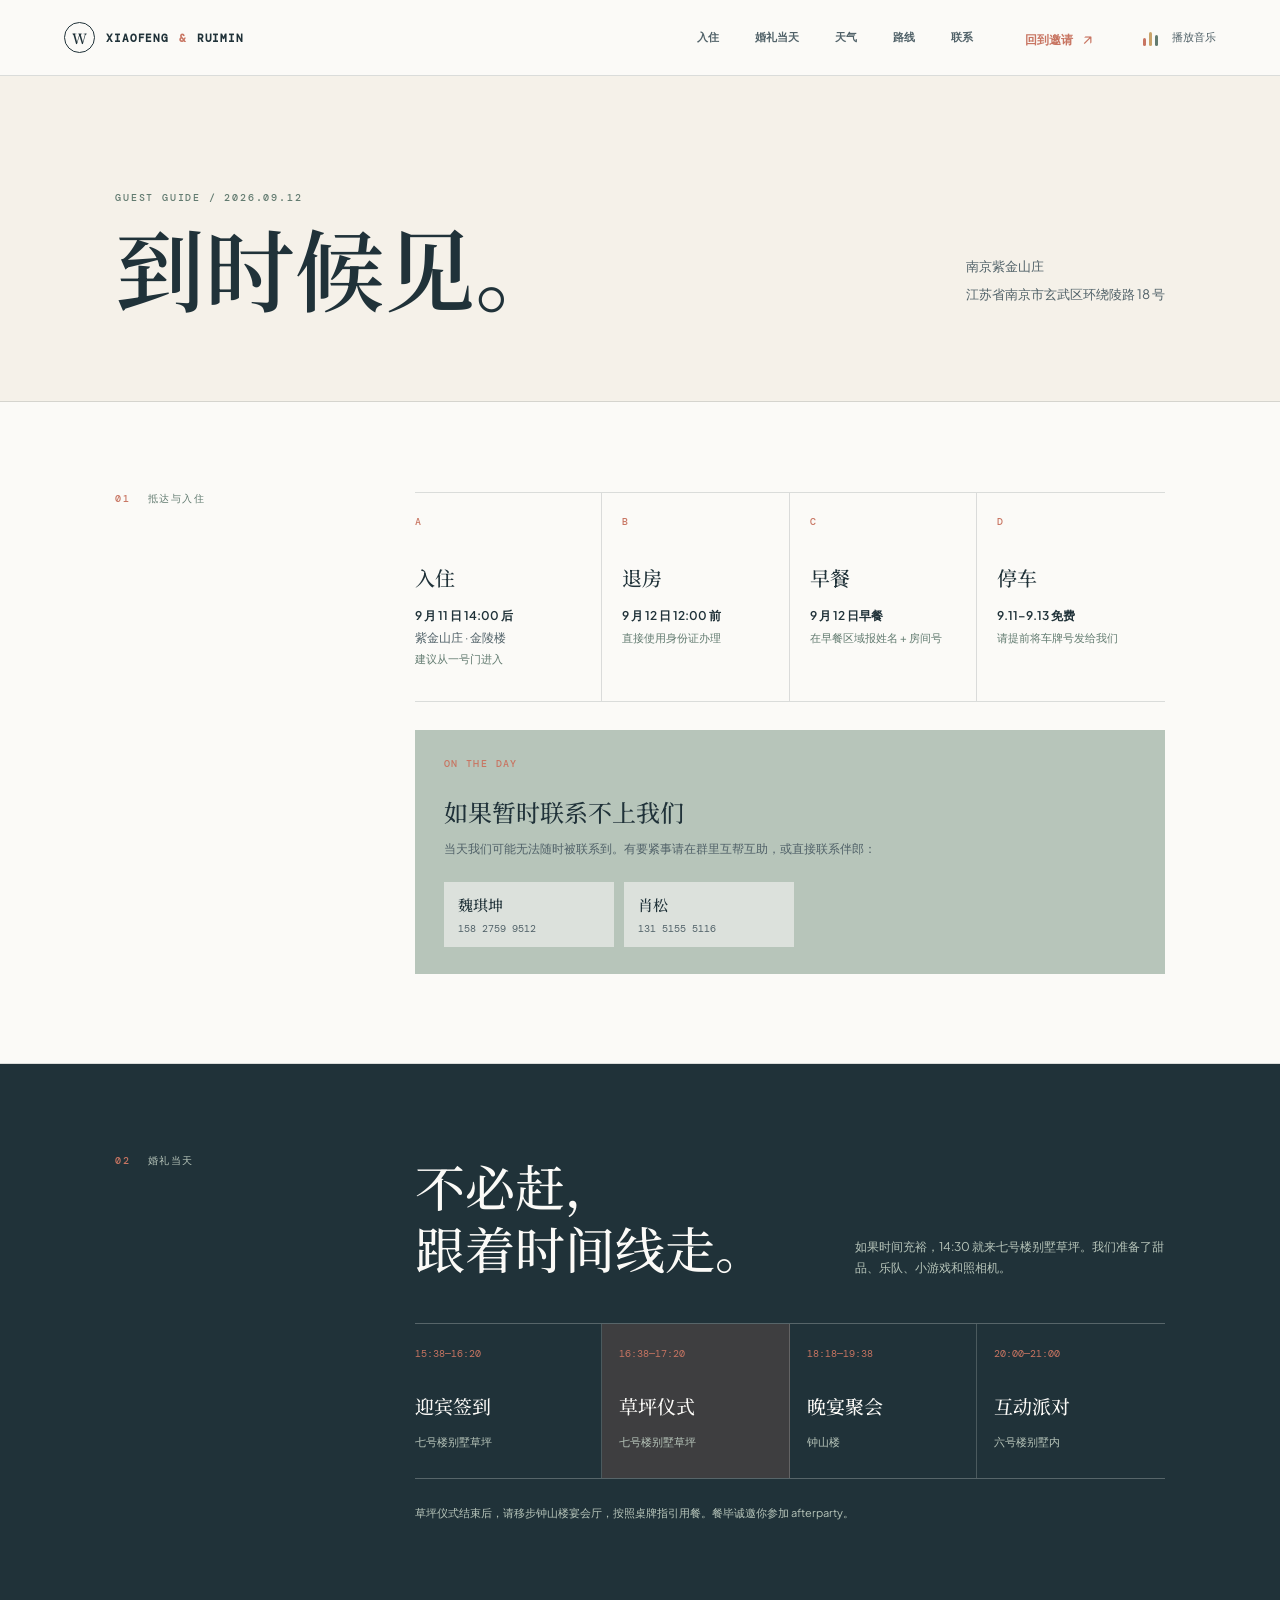
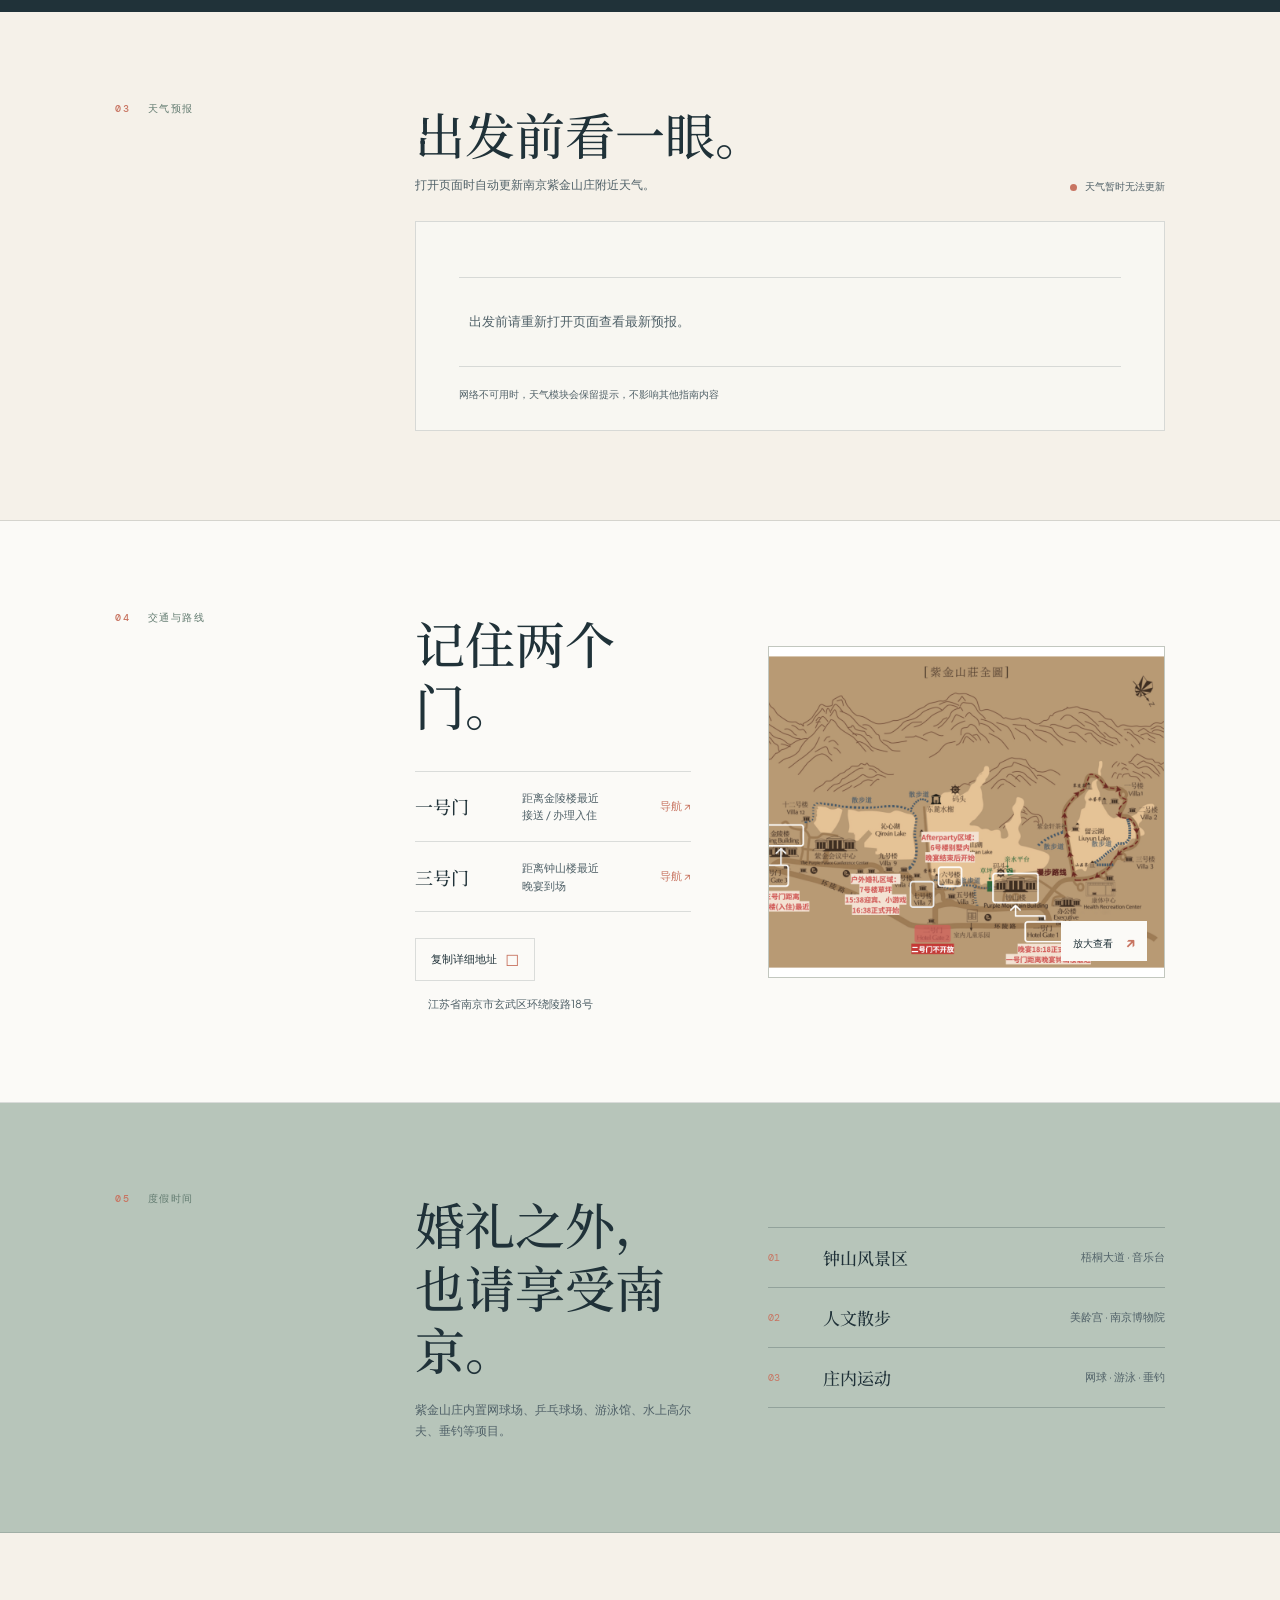
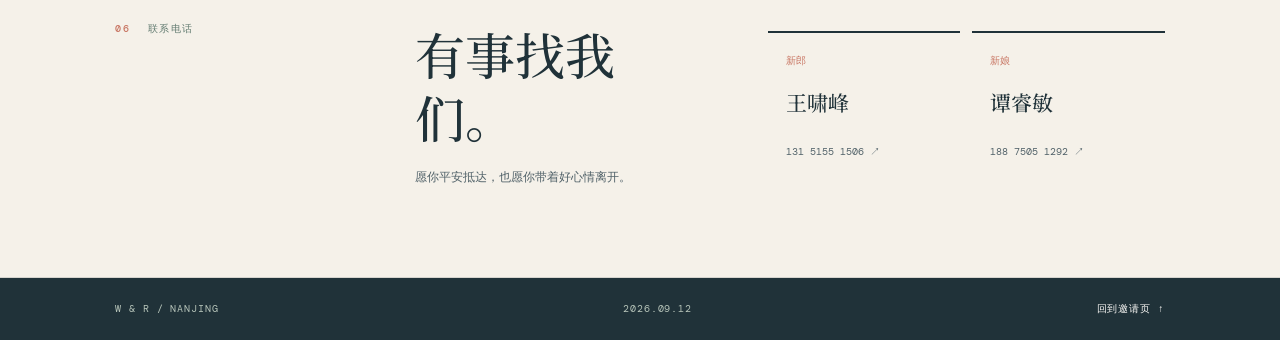
==== guide.html @ 23f3f2c4 "Add files via upload" ====
<!doctype html>
<html lang="zh-CN">
  <head>
    <meta charset="utf-8" />
    <meta name="viewport" content="width=device-width, initial-scale=1" />
    <meta name="theme-color" content="#f5f1e9" />
    <title>宾客指南 · 啸峰 & 睿敏</title>
    <link rel="preconnect" href="https://fonts.googleapis.com" />
    <link rel="preconnect" href="https://fonts.gstatic.com" crossorigin />
    <link href="https://fonts.googleapis.com/css2?family=DM+Mono:wght@400;500&family=Noto+Serif+SC:wght@400;500;600;700;900&family=Plus+Jakarta+Sans:wght@400;500;600;700;800&display=swap" rel="stylesheet" />
    <link rel="stylesheet" href="styles.css" />
  </head>
  <body class="guide-body">
    <div class="guide-page">
      <header class="guide-topbar">
        <a class="wordmark" href="index.html" aria-label="返回首页"><span class="wordmark-mark">W</span><span class="wordmark-copy">XIAOFENG <i>&</i> RUIMIN</span></a>
        <nav class="guide-nav" aria-label="指南导航"><a href="#stay">入住</a><a href="#day">婚礼当天</a><a href="#weather">天气</a><a href="#route">路线</a><a href="#contact">联系</a></nav>
        <div class="guide-tools"><a class="back-home" href="index.html">回到邀请 <span>↗</span></a><button class="icon-button music-button" id="musicToggle" type="button" aria-label="播放背景音乐" aria-pressed="false"><span class="music-bars" aria-hidden="true"><span></span><span></span><span></span></span><span class="music-label">播放音乐</span></button></div>
      </header>
      <main>
        <section class="guide-header"><div><p class="eyebrow">GUEST GUIDE / 2026.09.12</p><h1>到时候见。</h1></div><div class="guide-header-meta"><p>南京紫金山庄</p><p>江苏省南京市玄武区环绕陵路 18 号</p></div></section>
        <section class="guide-overview" id="stay"><div class="overview-label"><span>01</span><strong>抵达与入住</strong></div><div class="overview-content"><div class="dense-grid"><article><span class="dense-index">A</span><h2>入住</h2><p><b>9 月 11 日 14:00 后</b><br />紫金山庄 · 金陵楼<br /><em>建议从一号门进入</em></p></article><article><span class="dense-index">B</span><h2>退房</h2><p><b>9 月 12 日 12:00 前</b><br /><em>直接使用身份证办理</em></p></article><article><span class="dense-index">C</span><h2>早餐</h2><p><b>9 月 12 日早餐</b><br /><em>在早餐区域报姓名 + 房间号</em></p></article><article><span class="dense-index">D</span><h2>停车</h2><p><b>9.11–9.13 免费</b><br /><em>请提前将车牌号发给我们</em></p></article></div><div class="urgent-note"><span class="dense-index">ON THE DAY</span><h3>如果暂时联系不上我们</h3><p>当天我们可能无法随时被联系到。有要紧事请在群里互帮互助，或直接联系伴郎：</p><div class="urgent-contacts"><a href="tel:15827599512"><b>魏琪坤</b><span>158 2759 9512</span></a><a href="tel:13151555116"><b>肖松</b><span>131 5155 5116</span></a></div></div></div></section>
        <section class="guide-overview day-overview" id="day"><div class="overview-label"><span>02</span><strong>婚礼当天</strong></div><div class="overview-content"><div class="day-intro"><h2>不必赶，<br />跟着时间线走。</h2><p>如果时间充裕，14:30 就来七号楼别墅草坪。我们准备了甜品、乐队、小游戏和照相机。</p></div><div class="dense-schedule"><div><time>15:38—16:20</time><strong>迎宾签到</strong><span>七号楼别墅草坪</span></div><div class="schedule-primary"><time>16:38—17:20</time><strong>草坪仪式</strong><span>七号楼别墅草坪</span></div><div><time>18:18—19:38</time><strong>晚宴聚会</strong><span>钟山楼</span></div><div><time>20:00—21:00</time><strong>互动派对</strong><span>六号楼别墅内</span></div></div><p class="after-dinner">草坪仪式结束后，请移步钟山楼宴会厅，按照桌牌指引用餐。餐毕诚邀你参加 afterparty。</p></div></section>
        <section class="guide-overview weather-overview" id="weather"><div class="overview-label"><span>03</span><strong>天气预报</strong></div><div class="overview-content"><div class="weather-head"><div><h2>出发前看一眼。</h2><p>打开页面时自动更新南京紫金山庄附近天气。</p></div><div class="weather-status" id="weatherStatus"><span class="status-dot"></span> 正在更新天气</div></div><div class="weather-card dense-weather-card"><div class="weather-days" id="weatherDays"><div class="weather-loading"></div><div class="weather-loading"></div><div class="weather-loading"></div></div><p class="weather-source" id="weatherSource">数据每次打开自动更新 · 南京紫金山庄附近</p></div></div></section>
        <section class="guide-overview route-overview" id="route"><div class="overview-label"><span>04</span><strong>交通与路线</strong></div><div class="overview-content route-layout"><div><h2>记住两个门。</h2><div class="route-list"><div><b>一号门</b><span>距离金陵楼最近<br />接送 / 办理入住</span><a href="https://uri.amap.com/marker?position=118.842,32.059" target="_blank" rel="noreferrer">导航 ↗</a></div><div><b>三号门</b><span>距离钟山楼最近<br />晚宴到场</span><a href="https://uri.amap.com/marker?position=118.842,32.059" target="_blank" rel="noreferrer">导航 ↗</a></div></div><button class="outline-button light-button" id="copyAddress" type="button">复制详细地址 <span>□</span></button><p class="route-address">江苏省南京市玄武区环绕陵路18号</p></div><button class="map-frame dense-map-frame" id="mapOpen" type="button" aria-label="放大查看迎宾地图"><img src="assets/welcome-map.png" alt="紫金山庄迎宾路线地图" /><span class="map-zoom">放大查看 <b>↗</b></span></button></div></section>
        <section class="guide-overview enjoy-overview"><div class="overview-label"><span>05</span><strong>度假时间</strong></div><div class="overview-content enjoy-layout"><div><h2>婚礼之外，<br />也请享受南京。</h2><p>紫金山庄内置网球场、乒乓球场、游泳馆、水上高尔夫、垂钓等项目。</p></div><div class="place-list"><div><span>01</span><b>钟山风景区</b><em>梧桐大道 · 音乐台</em></div><div><span>02</span><b>人文散步</b><em>美龄宫 · 南京博物院</em></div><div><span>03</span><b>庄内运动</b><em>网球 · 游泳 · 垂钓</em></div></div></div></section>
        <section class="guide-overview contact-overview" id="contact"><div class="overview-label"><span>06</span><strong>联系电话</strong></div><div class="overview-content contact-layout"><div><h2>有事找我们。</h2><p>愿你平安抵达，也愿你带着好心情离开。</p></div><div class="guide-phones"><a href="tel:13151551506"><span>新郎</span><b>王啸峰</b><em>131 5155 1506 ↗</em></a><a href="tel:18875051292"><span>新娘</span><b>谭睿敏</b><em>188 7505 1292 ↗</em></a></div></div></section>
      </main>
      <footer class="guide-footer"><span>W & R / NANJING</span><span>2026.09.12</span><a href="index.html">回到邀请页 ↑</a></footer>
    </div>
    <div class="map-modal" id="mapModal" role="dialog" aria-modal="true" aria-label="迎宾地图" hidden><button class="modal-close" id="mapClose" type="button" aria-label="关闭地图">×</button><img src="assets/welcome-map.png" alt="放大后的紫金山庄迎宾路线地图" /></div>
    <div class="toast" id="toast" role="status" aria-live="polite"></div>
    <audio id="bgm" src="assets/bgm.mp3" preload="metadata" autoplay loop></audio>
    <script src="script.js"></script>
  </body>
</html>
---- styles.css ----
:root {
  --ink: #203239;
  --ink-soft: #506168;
  --cream: #f5f1e9;
  --paper: #fbfaf7;
  --line: rgba(32, 50, 57, 0.15);
  --sage: #b7c5ba;
  --sage-deep: #627b70;
  --coral: #c87562;
  --gold: #c9a36a;
  --serif: "Noto Serif SC", "Songti SC", serif;
  --sans: "Plus Jakarta Sans", "PingFang SC", "Hiragino Sans GB", sans-serif;
  --mono: "DM Mono", ui-monospace, monospace;
}

* { box-sizing: border-box; }
html { scroll-behavior: smooth; }
body { margin: 0; color: var(--ink); background: var(--paper); font-family: var(--sans); -webkit-font-smoothing: antialiased; }
button, a { font: inherit; }
a { color: inherit; text-decoration: none; }
button { cursor: pointer; }
.page-shell { overflow: hidden; }

.topbar { height: 76px; padding: 0 clamp(22px, 5vw, 80px); display: flex; align-items: center; justify-content: space-between; gap: 24px; position: relative; z-index: 10; background: rgba(251,250,247,.92); border-bottom: 1px solid var(--line); backdrop-filter: blur(12px); }
.wordmark { display: inline-flex; align-items: center; gap: 11px; }
.wordmark-mark { width: 31px; height: 31px; display: grid; place-items: center; border: 1px solid var(--ink); border-radius: 50%; font: 600 14px var(--serif); }
.wordmark-copy { font: 600 11px var(--mono); letter-spacing: .08em; }
.wordmark-copy i { color: var(--coral); font-style: normal; padding: 0 2px; }
.topnav { display: flex; gap: clamp(18px, 3vw, 36px); margin-left: auto; }
.topnav a { color: var(--ink-soft); font-size: 12px; font-weight: 600; transition: color .2s; }
.topnav a:hover { color: var(--coral); }
.icon-button { border: 0; background: transparent; color: var(--ink); display: inline-flex; align-items: center; gap: 10px; padding: 8px 0 8px 12px; }
.music-label { font-size: 11px; color: var(--ink-soft); white-space: nowrap; }
.music-bars { width: 19px; height: 16px; display: inline-flex; align-items: flex-end; gap: 3px; }
.music-bars span { display: block; width: 3px; height: 8px; background: var(--coral); border-radius: 2px; transition: height .18s; }
.music-bars span:nth-child(2) { height: 14px; background: var(--gold); }
.music-bars span:nth-child(3) { height: 11px; background: var(--sage-deep); }
.music-button.is-playing .music-bars span { animation: equalize .7s ease-in-out infinite alternate; }
.music-button.is-playing .music-bars span:nth-child(2) { animation-delay: -.3s; }
.music-button.is-playing .music-bars span:nth-child(3) { animation-delay: -.5s; }
@keyframes equalize { from { height: 4px; } to { height: 15px; } }

.hero { min-height: min(720px, calc(100vh - 76px)); padding: clamp(66px, 10vw, 128px) clamp(22px, 9vw, 150px) 70px; display: grid; grid-template-columns: minmax(300px, .88fr) minmax(400px, 1.12fr); align-items: center; gap: clamp(40px, 7vw, 116px); position: relative; background: var(--cream); }
.hero-copy { max-width: 560px; }
.eyebrow { margin: 0 0 18px; font: 500 10px var(--mono); letter-spacing: .18em; color: var(--sage-deep); text-transform: uppercase; }
.eyebrow-dot { display: inline-block; width: 7px; height: 7px; margin-right: 8px; background: var(--coral); border-radius: 50%; vertical-align: 1px; }
h1, h2, h3, p { margin-top: 0; }
h1 { margin-bottom: 26px; font: 700 clamp(52px, 7vw, 100px)/1.1 var(--serif); letter-spacing: 0; }
.hero-period { color: var(--coral); }
.hero-lede { max-width: 390px; margin-bottom: 39px; color: var(--ink-soft); font-size: clamp(15px, 1.5vw, 17px); line-height: 1.9; }
.hero-meta { display: flex; gap: clamp(32px, 5vw, 72px); padding-top: 23px; border-top: 1px solid var(--line); }
.meta-label { display: block; margin-bottom: 9px; color: var(--sage-deep); font: 10px var(--mono); letter-spacing: .13em; }
.hero-meta strong { display: block; font: 600 15px var(--serif); }
.hero-meta small { color: var(--ink-soft); font: 400 11px var(--sans); }
.text-link { display: inline-flex; gap: 12px; margin-top: 42px; padding-bottom: 8px; border-bottom: 1px solid var(--coral); color: var(--coral); font-size: 12px; font-weight: 700; }
.text-link span { font-size: 17px; line-height: 10px; }
.hero-visual { width: 100%; max-width: 590px; aspect-ratio: 1.07 / 1; position: relative; justify-self: end; }
.hero-photo { position: absolute; overflow: hidden; background: linear-gradient(145deg, #d4d8ce, #aab7ad); box-shadow: 0 24px 60px rgba(32,50,57,.15); }
.hero-photo img { width: 100%; height: 100%; display: block; object-fit: cover; color: transparent; }
.hero-photo-main { inset: 4% 8% 8% 4%; clip-path: polygon(7% 0, 100% 0, 93% 100%, 0 92%); }
.hero-photo-side { width: 39%; height: 47%; right: 0; bottom: 0; border: 8px solid var(--cream); transform: rotate(4deg); }
.hero-stamp { position: absolute; top: 5%; right: 4%; width: 75px; height: 75px; display: grid; place-items: center; align-content: center; border: 1px solid var(--coral); border-radius: 50%; color: var(--coral); font: 700 20px/.84 var(--serif); text-align: center; transform: rotate(9deg); }
.hero-stamp em { font: 500 9px var(--mono); letter-spacing: .12em; }
.hero-caption { position: absolute; bottom: 6%; left: -1%; color: var(--paper); font: 600 10px/1.5 var(--mono); letter-spacing: .1em; text-shadow: 0 1px 12px rgba(32,50,57,.65); }
.scroll-cue { position: absolute; left: clamp(22px, 9vw, 150px); bottom: 26px; display: inline-flex; align-items: center; gap: 9px; color: var(--ink-soft); font: 10px var(--mono); letter-spacing: .06em; }
.scroll-cue span { display: block; width: 20px; height: 1px; background: var(--coral); }

.countdown-band { padding: 42px clamp(22px, 9vw, 150px); display: flex; align-items: center; gap: clamp(26px, 7vw, 100px); background: var(--ink); color: var(--paper); }
.compact-intro { flex: 0 0 200px; }
.compact-intro .eyebrow { color: var(--sage); margin-bottom: 11px; }
.compact-intro h2 { margin-bottom: 0; font: 500 20px var(--serif); }
.countdown { display: flex; align-items: center; gap: clamp(9px, 2.1vw, 27px); }
.countdown-item { display: flex; align-items: baseline; gap: 8px; }
.countdown-item strong { min-width: 2ch; font: 500 clamp(29px, 4vw, 49px) var(--mono); letter-spacing: .04em; }
.countdown-item span { color: var(--sage); font-size: 12px; }
.countdown-separator { color: var(--coral); font: 400 26px var(--mono); margin-top: -8px; }
.countdown-note { margin: 0 0 0 auto; color: var(--sage); font: 10px var(--mono); letter-spacing: .03em; white-space: nowrap; }

.memory-strip { padding: clamp(49px, 7vw, 86px) clamp(22px, 9vw, 150px); background: var(--paper); }
.memory-heading { display: flex; align-items: baseline; justify-content: space-between; gap: 20px; margin-bottom: 29px; }
.memory-heading span { color: var(--sage-deep); font: 500 10px var(--mono); letter-spacing: .16em; }
.memory-heading strong { font: 500 17px var(--serif); }
.memory-track { display: grid; grid-template-columns: 1.16fr 1fr .88fr 1.05fr; gap: 12px; }
.memory-track figure { height: clamp(160px, 19vw, 248px); margin: 0; overflow: hidden; position: relative; background: linear-gradient(145deg, #d4d8ce, #9caea3); }
.memory-track figure:nth-child(2) { margin-top: 20px; }
.memory-track figure:nth-child(3) { margin-top: 7px; }
.memory-track figure:nth-child(4) { margin-top: 29px; }
.memory-track img { width: 100%; height: 100%; display: block; object-fit: cover; color: transparent; filter: saturate(.84); transition: transform .5s; }
.memory-track figure:hover img { transform: scale(1.05); }
.memory-track figcaption { position: absolute; left: 14px; bottom: 12px; color: var(--paper); font: 10px var(--serif); text-shadow: 0 1px 8px rgba(0,0,0,.4); }

.section { padding: clamp(78px, 10vw, 140px) clamp(22px, 9vw, 150px); }
.section-intro { max-width: 570px; }
.section-intro h2, .venue-copy h2, .map-copy h2, .contact-copy h2 { margin-bottom: 18px; font: 600 clamp(34px, 4vw, 56px)/1.25 var(--serif); }
.section-intro > p:last-child, .map-copy > p:last-of-type, .contact-copy > p:last-child { color: var(--ink-soft); font-size: 15px; line-height: 1.9; }
.arrival-section { background: var(--paper); }
.arrival-grid { display: grid; grid-template-columns: 1.06fr .94fr; gap: 20px; margin-top: 59px; }
.info-panel { min-height: 390px; padding: clamp(27px, 4vw, 48px); border: 1px solid var(--line); }
.stay-panel { background: var(--cream); }
.notice-panel { background: var(--sage); border-color: transparent; }
.panel-kicker { margin-bottom: 37px; color: var(--sage-deep); font: 500 10px var(--mono); letter-spacing: .15em; }
.notice-panel .panel-kicker { color: var(--ink-soft); }
.stay-row { display: grid; grid-template-columns: 42px 1fr; gap: 13px; padding: 0 0 25px; margin-bottom: 25px; border-bottom: 1px solid var(--line); }
.stay-row:last-child { padding-bottom: 0; margin-bottom: 0; border-bottom: 0; }
.stay-number { color: var(--coral); font: 500 12px var(--mono); }
.stay-row strong { display: block; margin-bottom: 9px; font: 600 19px var(--serif); }
.stay-row p { margin: 0; color: var(--ink); font-size: 13px; line-height: 1.8; }
.muted { color: var(--ink-soft); font-size: 12px; }
.notice-panel h3 { max-width: 260px; margin-bottom: 17px; font: 600 31px/1.35 var(--serif); }
.notice-panel > p { max-width: 370px; color: var(--ink-soft); font-size: 13px; line-height: 1.9; }
.buddy-list { display: grid; grid-template-columns: 1fr 1fr; gap: 10px; margin-top: 35px; }
.buddy-list a { padding: 17px 16px; background: rgba(251,250,247,.45); transition: background .2s; }
.buddy-list a:hover { background: rgba(251,250,247,.8); }
.buddy-role { display: block; margin-bottom: 11px; color: var(--coral); font: 10px var(--mono); }
.buddy-list strong { display: block; margin-bottom: 7px; font: 600 17px var(--serif); }
.buddy-list a > span:last-child { color: var(--ink-soft); font: 10px var(--mono); }

.venue-section { display: grid; grid-template-columns: 1fr 1.15fr; gap: 60px; background: var(--ink); color: var(--paper); }
.venue-copy .eyebrow { color: var(--sage); }
.venue-copy h2 { margin-top: 24px; font-size: clamp(48px, 7vw, 88px); }
.venue-address { max-width: 360px; color: var(--sage); font-size: 15px; line-height: 1.8; }
.venue-actions { display: flex; flex-wrap: wrap; gap: 11px; margin-top: 36px; }
.outline-button { display: inline-flex; align-items: center; gap: 8px; padding: 11px 15px; border: 1px solid rgba(251,250,247,.35); background: transparent; color: var(--paper); font-size: 11px; transition: border-color .2s, background .2s; }
.outline-button:hover { border-color: var(--coral); background: rgba(200,117,98,.13); }
.outline-button span { color: var(--coral); font-size: 15px; }
.gate-list { display: grid; align-content: center; grid-template-columns: repeat(3, 1fr); border-top: 1px solid rgba(251,250,247,.18); border-bottom: 1px solid rgba(251,250,247,.18); }
.gate-item { min-height: 175px; padding: 29px 23px; border-right: 1px solid rgba(251,250,247,.18); }
.gate-item:last-child { border-right: 0; }
.gate-num { display: block; margin-bottom: 36px; color: var(--coral); font: 500 12px var(--mono); }
.gate-item strong { display: block; margin-bottom: 9px; font: 600 20px var(--serif); }
.gate-item p { margin: 0; color: var(--sage); font-size: 12px; line-height: 1.75; }
.gate-parking .gate-num { color: var(--gold); }

.weather-section { display: grid; grid-template-columns: .9fr 1.1fr; gap: clamp(40px, 8vw, 130px); background: var(--cream); }
.weather-intro { align-self: center; }
.weather-card { align-self: center; padding: 28px clamp(22px, 4vw, 43px); border: 1px solid var(--line); background: rgba(251,250,247,.72); }
.weather-status { display: flex; align-items: center; gap: 8px; color: var(--ink-soft); font: 10px var(--mono); }
.status-dot { width: 7px; height: 7px; background: var(--gold); border-radius: 50%; animation: pulse 1.3s ease-in-out infinite; }
@keyframes pulse { 50% { opacity: .35; } }
.weather-status.is-ready .status-dot { background: var(--sage-deep); animation: none; }
.weather-status.is-error .status-dot { background: var(--coral); animation: none; }
.weather-days { display: grid; grid-template-columns: repeat(3, 1fr); margin: 27px 0 21px; border-top: 1px solid var(--line); border-bottom: 1px solid var(--line); }
.weather-day { padding: 21px 12px 19px; border-right: 1px solid var(--line); }
.weather-day:last-child { border-right: 0; }
.weather-date { color: var(--sage-deep); font: 10px var(--mono); }
.weather-icon { margin: 19px 0 12px; color: var(--coral); font: 500 28px var(--serif); }
.weather-desc { min-height: 34px; font: 500 13px var(--serif); }
.weather-temp { margin-top: 15px; font: 500 12px var(--mono); }
.weather-temp span { color: var(--ink-soft); }
.weather-rain { margin-top: 9px; color: var(--sage-deep); font-size: 10px; }
.weather-source { margin: 0; color: var(--ink-soft); font-size: 10px; }
.weather-loading { height: 138px; margin: 12px; background: linear-gradient(90deg, rgba(32,50,57,.04), rgba(32,50,57,.1), rgba(32,50,57,.04)); animation: shimmer 1.3s infinite; }
.weather-empty { grid-column: 1 / -1; padding: 32px 10px; color: var(--ink-soft); font-size: 13px; line-height: 1.8; }
@keyframes shimmer { 0% { opacity: .5; } 50% { opacity: 1; } 100% { opacity: .5; } }

.schedule-section { background: var(--paper); }
.schedule-heading { max-width: 680px; }
.schedule-list { max-width: 930px; margin: 72px auto 0; }
.schedule-item { display: grid; grid-template-columns: 118px 35px 1fr; gap: 18px; min-height: 145px; }
.schedule-item time { padding-top: 2px; color: var(--coral); font: 500 15px/1.6 var(--mono); }
.schedule-item time span { color: var(--ink-soft); }
.schedule-marker { position: relative; display: flex; justify-content: center; }
.schedule-marker::before { content: ""; position: absolute; top: 9px; bottom: -7px; width: 1px; background: var(--line); }
.schedule-item:last-child .schedule-marker::before { display: none; }
.schedule-marker span { position: relative; z-index: 1; width: 11px; height: 11px; margin-top: 7px; border: 2px solid var(--coral); border-radius: 50%; background: var(--paper); }
.highlight .schedule-marker span { background: var(--coral); box-shadow: 0 0 0 7px rgba(200,117,98,.14); }
.schedule-content { padding-bottom: 35px; }
.schedule-tag { display: inline-block; margin-bottom: 12px; color: var(--sage-deep); font: 500 10px var(--mono); letter-spacing: .16em; }
.schedule-content h3 { margin-bottom: 8px; font: 600 26px var(--serif); }
.schedule-content p { margin-bottom: 9px; color: var(--ink-soft); font-size: 13px; }
.schedule-note { color: var(--ink-soft); font-size: 12px; line-height: 1.7; }

.tips-section { background: var(--sage); }
.tips-heading .eyebrow { color: var(--ink-soft); }
.tips-grid { display: grid; grid-template-columns: repeat(4, 1fr); gap: 13px; margin-top: 53px; }
.tip-card { min-height: 245px; display: flex; flex-direction: column; justify-content: space-between; padding: 24px; border: 1px solid rgba(32,50,57,.22); background: rgba(251,250,247,.34); }
.tip-card-large { grid-column: span 2; grid-row: span 2; min-height: 505px; padding: 0; background: var(--ink); color: var(--paper); border-color: transparent; }
.tip-art { flex: 1; min-height: 295px; display: flex; flex-direction: column; justify-content: space-between; padding: 30px; position: relative; overflow: hidden; }
.tip-art::after { content: ""; width: 220px; height: 220px; position: absolute; right: -70px; bottom: -100px; border: 1px solid rgba(251,250,247,.3); border-radius: 50%; }
.tip-art-sweet { background: linear-gradient(145deg, #b46f5e, #30434b); }
.tip-art span { color: var(--sage); font: 11px var(--mono); }
.tip-art b { position: relative; z-index: 1; font: 600 clamp(26px, 3.5vw, 47px)/1.2 var(--serif); }
.tip-copy { padding-top: 20px; }
.tip-card-large .tip-copy { padding: 26px 30px 30px; }
.tip-copy h3 { margin-bottom: 8px; font: 600 20px var(--serif); }
.tip-copy p { margin: 0; color: var(--ink-soft); font-size: 12px; line-height: 1.8; }
.tip-card-large .tip-copy p { color: var(--sage); }
.tip-icon { width: 33px; height: 33px; display: grid; place-items: center; border: 1px solid var(--ink); border-radius: 50%; color: var(--coral); font: 500 12px var(--mono); }

.map-section { display: grid; grid-template-columns: .75fr 1.25fr; gap: clamp(40px, 8vw, 120px); align-items: center; background: var(--cream); }
.map-key { display: grid; gap: 11px; margin-top: 34px; color: var(--ink-soft); font-size: 12px; }
.key-dot { display: inline-block; width: 8px; height: 8px; margin-right: 8px; border-radius: 50%; }
.key-dot.gold { background: var(--gold); }
.key-dot.coral { background: var(--coral); }
.map-frame { min-height: 355px; padding: 0; overflow: hidden; border: 1px solid var(--line); background: #dfe2d7; position: relative; text-align: left; }
.map-frame img { width: 100%; height: 100%; min-height: 355px; display: block; object-fit: cover; color: transparent; transition: transform .4s; }
.map-frame:hover img { transform: scale(1.025); }
.map-zoom { position: absolute; right: 17px; bottom: 16px; padding: 10px 12px; background: var(--paper); color: var(--ink); font-size: 10px; }
.map-zoom b { margin-left: 10px; color: var(--coral); font-size: 15px; }

.contact-section { display: grid; grid-template-columns: .85fr 1.15fr; gap: 70px; background: var(--paper); }
.contact-list { display: grid; grid-template-columns: 1fr 1fr; gap: 14px; align-content: center; }
.contact-person { display: block; padding: 27px 25px; border-top: 2px solid var(--ink); transition: border-color .2s, transform .2s; }
.contact-person:hover { border-color: var(--coral); transform: translateY(-3px); }
.contact-role { display: block; margin-bottom: 15px; color: var(--coral); font: 10px var(--mono); letter-spacing: .14em; }
.contact-person strong { display: block; margin-bottom: 28px; font: 600 27px var(--serif); }
.contact-phone { color: var(--ink-soft); font: 12px var(--mono); }
.contact-phone b { margin-left: 8px; color: var(--coral); }
.footer { padding: 25px clamp(22px, 9vw, 150px); display: flex; justify-content: space-between; gap: 20px; color: var(--sage); background: var(--ink); font: 10px var(--mono); letter-spacing: .08em; }
.footer a { color: var(--paper); }

.map-modal { position: fixed; inset: 0; z-index: 30; display: grid; place-items: center; padding: 30px; background: rgba(18,31,36,.88); }
.map-modal[hidden] { display: none; }
.map-modal img { max-width: min(1100px, 94vw); max-height: 88vh; object-fit: contain; box-shadow: 0 20px 70px rgba(0,0,0,.35); }
.asset-missing img { opacity: 0; }
.modal-close { position: absolute; top: 20px; right: 25px; width: 42px; height: 42px; border: 1px solid rgba(251,250,247,.6); background: transparent; color: var(--paper); font-size: 26px; line-height: 1; }
.toast { position: fixed; left: 50%; bottom: 27px; z-index: 40; padding: 11px 16px; background: var(--ink); color: var(--paper); font-size: 12px; opacity: 0; pointer-events: none; transform: translate(-50%, 14px); transition: opacity .25s, transform .25s; }
.toast.is-visible { opacity: 1; transform: translate(-50%, 0); }

@media (max-width: 900px) {
  .topbar { height: 68px; }
  .topnav { display: none; }
  .hero { min-height: auto; padding-top: 65px; grid-template-columns: 1fr; gap: 57px; }
  .hero-visual { justify-self: center; width: min(100%, 580px); }
  .scroll-cue { display: none; }
  .countdown-band { flex-wrap: wrap; gap: 23px; }
  .countdown-note { width: 100%; margin-left: 0; }
  .arrival-grid, .venue-section, .weather-section, .map-section, .contact-section { grid-template-columns: 1fr; }
  .gate-list { margin-top: 10px; }
  .weather-card { max-width: 680px; }
  .tips-grid { grid-template-columns: repeat(2, 1fr); }
  .tip-card-large { min-height: 430px; }
}
@media (max-width: 560px) {
  .topbar { padding: 0 18px; }
  .wordmark-copy { font-size: 9px; }
  .music-label { display: none; }
  .hero { padding: 55px 21px 72px; }
  h1 { font-size: clamp(47px, 15vw, 70px); }
  .hero-lede { font-size: 14px; }
  .hero-meta { gap: 23px; }
  .hero-meta strong { font-size: 13px; }
  .hero-stamp { width: 64px; height: 64px; font-size: 17px; }
  .countdown-band { padding: 36px 21px; }
  .compact-intro { flex-basis: 100%; }
  .countdown { width: 100%; justify-content: space-between; gap: 3px; }
  .countdown-item { gap: 4px; }
  .countdown-item strong { font-size: 25px; }
  .countdown-separator { font-size: 19px; }
  .memory-strip { padding: 49px 21px 60px; }
  .memory-heading { display: block; }
  .memory-heading strong { display: block; margin-top: 13px; }
  .memory-track { display: flex; overflow-x: auto; gap: 9px; margin-right: -21px; padding-right: 21px; scrollbar-width: none; }
  .memory-track::-webkit-scrollbar { display: none; }
  .memory-track figure, .memory-track figure:nth-child(n) { flex: 0 0 67vw; height: 230px; margin-top: 0; }
  .section { padding: 76px 21px; }
  .section-intro h2, .venue-copy h2, .map-copy h2, .contact-copy h2 { font-size: 36px; }
  .arrival-grid { margin-top: 40px; }
  .info-panel { min-height: unset; padding: 28px 23px; }
  .buddy-list { grid-template-columns: 1fr; }
  .venue-section { gap: 35px; }
  .gate-list { grid-template-columns: 1fr 1fr; }
  .gate-item { min-height: 150px; padding: 22px 17px; }
  .gate-item:last-child { grid-column: span 2; border-top: 1px solid rgba(251,250,247,.18); }
  .gate-num { margin-bottom: 24px; }
  .weather-days { margin-left: -8px; margin-right: -8px; }
  .weather-day { padding-left: 7px; padding-right: 7px; }
  .weather-desc { font-size: 12px; }
  .schedule-list { margin-top: 47px; }
  .schedule-item { grid-template-columns: 76px 22px 1fr; gap: 10px; min-height: 157px; }
  .schedule-item time { font-size: 11px; }
  .schedule-content h3 { font-size: 22px; }
  .schedule-note { font-size: 11px; }
  .tips-grid { grid-template-columns: 1fr 1fr; gap: 9px; margin-top: 38px; }
  .tip-card { min-height: 212px; padding: 18px; }
  .tip-card-large { grid-column: span 2; min-height: 390px; }
  .tip-art { min-height: 235px; padding: 22px; }
  .tip-card-large .tip-copy { padding: 21px 22px 23px; }
  .tip-copy h3 { font-size: 17px; }
  .tip-copy p { font-size: 11px; }
  .map-frame, .map-frame img { min-height: 260px; }
  .contact-section { gap: 38px; }
  .contact-list { gap: 8px; }
  .contact-person { padding: 20px 15px; }
  .contact-person strong { font-size: 21px; margin-bottom: 21px; }
  .contact-phone { font-size: 10px; }
  .footer { padding: 23px 21px; font-size: 9px; }
}

/* Two-page invitation layout */
.cover-body { background: var(--ink); }
.cover-page { min-height: 100vh; display: grid; grid-template-rows: 76px 1fr 42px; background: var(--cream); }
.cover-nav, .guide-topbar { padding: 0 clamp(22px, 5vw, 80px); display: flex; align-items: center; justify-content: space-between; border-bottom: 1px solid var(--line); }
.cover-nav { background: rgba(245,241,233,.88); }
.cover-nav-right, .guide-tools { display: flex; align-items: center; gap: clamp(18px, 3vw, 39px); }
.cover-date { color: var(--ink-soft); font: 10px var(--mono); letter-spacing: .09em; }
.guide-link, .back-home { color: var(--coral); font-size: 12px; font-weight: 700; }
.guide-link b, .back-home span { margin-left: 8px; font-size: 16px; font-weight: 400; }
.cover-main { max-width: 1320px; width: 100%; margin: 0 auto; padding: clamp(54px, 8vw, 105px) clamp(28px, 7vw, 112px) 70px; display: grid; grid-template-columns: .78fr 1.22fr; align-items: center; gap: clamp(36px, 8vw, 125px); }
.cover-title-block { padding-bottom: 10px; }
.cover-kicker { margin: 0 0 25px; color: var(--sage-deep); font: 500 10px var(--mono); letter-spacing: .22em; }
.cover-title-block h1 { margin: 0; font: 600 clamp(52px, 7vw, 103px)/1.08 var(--serif); letter-spacing: 0; }
.cover-title-block h1 span { color: var(--coral); font: 400 .74em var(--serif); }
.cover-title-block h1 .bride-name { color: inherit; font: inherit; white-space: nowrap; }
.cover-subtitle { margin: 31px 0 0; color: var(--ink-soft); font-size: 15px; line-height: 1.9; }
.cover-cta { display: inline-flex; align-items: center; gap: 22px; margin-top: 47px; padding: 16px 23px; border: 1px solid var(--coral); background: var(--coral); color: var(--paper); font-size: 17px; font-weight: 700; box-shadow: 0 11px 25px rgba(200,117,98,.18); animation: guide-bob 1.8s ease-in-out infinite; }
.cover-cta:hover { animation-play-state: paused; background: #b96552; }
.cover-cta span { font-size: 22px; font-weight: 400; }
@keyframes guide-bob { 0%, 100% { transform: translateY(0); } 50% { transform: translateY(-6px); } }
.cover-gallery { min-height: min(610px, 66vh); position: relative; }
.cover-image { position: absolute; margin: 0; overflow: hidden; background: linear-gradient(145deg, #d0d8cf, #94a69a); }
.cover-image img { width: 100%; height: 100%; display: block; object-fit: cover; color: transparent; }
.cover-image-one { width: 58%; height: 82%; top: 4%; left: 5%; clip-path: polygon(8% 0, 100% 0, 92% 100%, 0 94%); }
.cover-image-two { width: 40%; height: 54%; right: 3%; top: 23%; border: 7px solid var(--cream); transform: rotate(4deg); }
.cover-image-three { width: 33%; height: 27%; left: 0; bottom: 0; border: 5px solid var(--cream); transform: rotate(-5deg); }
.cover-image-four { width: 24%; height: 20%; right: 0; bottom: 2%; border: 4px solid var(--cream); transform: rotate(2deg); }
.cover-image figcaption { position: absolute; left: 14px; bottom: 11px; color: var(--paper); font: 10px var(--mono); text-shadow: 0 1px 8px rgba(0,0,0,.45); }
.cover-note { position: absolute; right: 0; top: 0; color: var(--coral); font: 10px/1.55 var(--mono); letter-spacing: .1em; text-align: right; }
.cover-note strong { display: inline-block; margin: 5px 0 2px; font: 500 53px/.85 var(--serif); letter-spacing: 0; }
.cover-footer { padding: 0 clamp(22px, 5vw, 80px); display: flex; justify-content: space-between; align-items: center; color: var(--sage); background: var(--ink); font: 9px var(--mono); letter-spacing: .12em; }
.cover-footer:empty { min-height: 10px; padding: 0; }

.guide-body { background: var(--paper); }
.guide-page { min-height: 100vh; }
.guide-topbar { min-height: 76px; background: var(--paper); }
.guide-nav { display: flex; gap: clamp(17px, 3vw, 36px); margin-left: auto; margin-right: clamp(20px, 4vw, 60px); }
.guide-nav a { color: var(--ink-soft); font-size: 11px; font-weight: 600; }
.guide-nav a:hover { color: var(--coral); }
.guide-header { padding: clamp(63px, 9vw, 120px) clamp(22px, 9vw, 150px) clamp(52px, 7vw, 90px); display: flex; align-items: end; justify-content: space-between; gap: 50px; background: var(--cream); border-bottom: 1px solid var(--line); }
.guide-header h1 { margin: 0; font: 600 clamp(54px, 7vw, 92px)/1 var(--serif); }
.guide-header-meta { max-width: 330px; color: var(--ink-soft); font-size: 13px; line-height: 1.8; }
.guide-header-meta p { margin: 0 0 5px; }
.guide-overview { display: grid; grid-template-columns: minmax(130px, .28fr) minmax(0, 1fr); gap: clamp(30px, 7vw, 105px); padding: clamp(57px, 7vw, 95px) clamp(22px, 9vw, 150px); border-bottom: 1px solid var(--line); }
.overview-label { display: flex; align-items: flex-start; gap: 18px; color: var(--sage-deep); font: 500 10px var(--mono); letter-spacing: .14em; }
.overview-label span { color: var(--coral); }
.overview-label strong { font-weight: 500; }
.overview-content { min-width: 0; }
.dense-grid { display: grid; grid-template-columns: repeat(4, 1fr); border-top: 1px solid var(--line); border-bottom: 1px solid var(--line); }
.dense-grid article { min-height: 208px; padding: 22px 20px 20px 0; border-right: 1px solid var(--line); }
.dense-grid article:not(:first-child) { padding-left: 20px; }
.dense-grid article:last-child { border-right: 0; }
.dense-index { display: block; color: var(--coral); font: 500 10px var(--mono); letter-spacing: .14em; }
.dense-grid h2 { margin: 35px 0 13px; font: 500 20px var(--serif); }
.dense-grid p { margin: 0; color: var(--ink-soft); font-size: 12px; line-height: 1.8; }
.dense-grid p b { color: var(--ink); font-weight: 600; }
.dense-grid p em { color: var(--sage-deep); font-size: 11px; font-style: normal; }
.urgent-note { margin-top: 28px; padding: 27px 29px; background: var(--sage); }
.urgent-note h3 { margin: 24px 0 9px; font: 500 24px var(--serif); }
.urgent-note > p { max-width: 550px; margin: 0; color: var(--ink-soft); font-size: 12px; line-height: 1.8; }
.urgent-contacts { display: flex; gap: 10px; margin-top: 22px; }
.urgent-contacts a { min-width: 170px; padding: 12px 14px; background: rgba(251,250,247,.55); }
.urgent-contacts b, .urgent-contacts span { display: block; }
.urgent-contacts b { margin-bottom: 7px; font: 500 15px var(--serif); }
.urgent-contacts span { color: var(--ink-soft); font: 10px var(--mono); }
.day-overview { background: var(--ink); color: var(--paper); border-bottom: 0; }
.day-overview .overview-label { color: var(--sage); }
.day-overview .overview-label span { color: var(--coral); }
.day-intro { display: flex; justify-content: space-between; align-items: end; gap: 40px; margin-bottom: 44px; }
.day-intro h2, .route-layout h2, .enjoy-layout h2, .contact-layout h2, .weather-head h2 { margin: 0; font: 500 clamp(30px, 4vw, 50px)/1.25 var(--serif); }
.day-intro p { max-width: 310px; margin: 0; color: var(--sage); font-size: 12px; line-height: 1.8; }
.dense-schedule { display: grid; grid-template-columns: repeat(4, 1fr); border-top: 1px solid rgba(251,250,247,.25); border-bottom: 1px solid rgba(251,250,247,.25); }
.dense-schedule > div { min-height: 154px; padding: 23px 17px 19px 0; border-right: 1px solid rgba(251,250,247,.2); }
.dense-schedule > div:not(:first-child) { padding-left: 17px; }
.dense-schedule > div:last-child { border-right: 0; }
.dense-schedule time { display: block; margin-bottom: 32px; color: var(--coral); font: 10px var(--mono); }
.dense-schedule strong { display: block; margin-bottom: 10px; font: 500 19px var(--serif); }
.dense-schedule span { color: var(--sage); font-size: 11px; line-height: 1.6; }
.dense-schedule .schedule-primary { background: rgba(200,117,98,.18); }
.after-dinner { margin: 24px 0 0; color: var(--sage); font-size: 11px; line-height: 1.8; }
.weather-overview { background: var(--cream); }
.weather-head { display: flex; align-items: end; justify-content: space-between; gap: 30px; margin-bottom: 27px; }
.weather-head p { margin: 13px 0 0; color: var(--ink-soft); font-size: 12px; }
.dense-weather-card { background: rgba(251,250,247,.65); }
.route-overview { background: var(--paper); }
.route-layout, .enjoy-layout, .contact-layout { display: grid; grid-template-columns: .82fr 1.18fr; gap: clamp(34px, 6vw, 88px); align-items: center; }
.route-list { margin: 35px 0 26px; border-top: 1px solid var(--line); }
.route-list > div { display: grid; grid-template-columns: .75fr 1fr auto; gap: 16px; align-items: center; padding: 17px 0; border-bottom: 1px solid var(--line); }
.route-list b { font: 500 18px var(--serif); }
.route-list span { color: var(--ink-soft); font-size: 11px; line-height: 1.6; }
.route-list a { color: var(--coral); font-size: 11px; }
.route-address { display: inline-block; margin: 16px 0 0 13px; color: var(--ink-soft); font-size: 11px; vertical-align: middle; }
.light-button { border-color: var(--line); color: var(--ink); }
.light-button:hover { border-color: var(--coral); background: rgba(200,117,98,.07); }
.dense-map-frame { min-height: 330px; }
.dense-map-frame img { min-height: 330px; }
.enjoy-overview { background: var(--sage); }
.enjoy-layout > div > p, .contact-layout > div > p { max-width: 320px; margin: 19px 0 0; color: var(--ink-soft); font-size: 12px; line-height: 1.8; }
.place-list { border-top: 1px solid rgba(32,50,57,.24); }
.place-list > div { display: grid; grid-template-columns: 40px 1fr auto; align-items: center; gap: 15px; padding: 17px 0; border-bottom: 1px solid rgba(32,50,57,.24); }
.place-list span { color: var(--coral); font: 10px var(--mono); }
.place-list b { font: 500 17px var(--serif); }
.place-list em { color: var(--ink-soft); font-size: 11px; font-style: normal; }
.contact-overview { background: var(--cream); }
.guide-phones { display: grid; grid-template-columns: 1fr 1fr; gap: 12px; }
.guide-phones a { padding: 21px 18px; border-top: 2px solid var(--ink); }
.guide-phones a:hover { border-color: var(--coral); }
.guide-phones span, .guide-phones em { display: block; color: var(--coral); font: 10px var(--mono); }
.guide-phones b { display: block; margin: 19px 0 28px; font: 500 21px var(--serif); }
.guide-phones em { color: var(--ink-soft); font-style: normal; }
.guide-footer { padding: 24px clamp(22px, 9vw, 150px); display: flex; justify-content: space-between; gap: 20px; background: var(--ink); color: var(--sage); font: 10px var(--mono); letter-spacing: .09em; }
.guide-footer a { color: var(--paper); }

@media (max-width: 800px) {
  .cover-page { grid-template-rows: 68px 1fr 38px; }
  .cover-nav { padding: 0 21px; }
  .cover-date { display: none; }
  .cover-nav-right { gap: 19px; }
  .cover-main { grid-template-columns: 1fr; gap: 45px; padding: 58px 21px 66px; }
  .cover-title-block h1 { font-size: clamp(54px, 15vw, 82px); }
  .cover-gallery { min-height: 480px; width: 100%; }
  .cover-footer { padding: 0 21px; }
  .cover-footer span:last-child { display: none; }
  .guide-topbar { min-height: 68px; padding: 0 21px; }
  .guide-nav { display: none; }
  .guide-header { display: block; padding: 57px 21px 49px; }
  .guide-header h1 { font-size: 58px; }
  .guide-header-meta { margin-top: 30px; }
  .guide-overview { grid-template-columns: 1fr; gap: 32px; padding: 52px 21px 60px; }
  .overview-label { gap: 13px; }
  .dense-grid { grid-template-columns: 1fr 1fr; }
  .dense-grid article:nth-child(2) { border-right: 0; }
  .dense-grid article:nth-child(3), .dense-grid article:nth-child(4) { border-top: 1px solid var(--line); }
  .dense-grid article:nth-child(3) { padding-left: 0; }
  .day-intro, .weather-head { display: block; }
  .day-intro p { margin-top: 20px; }
  .dense-schedule { grid-template-columns: 1fr 1fr; }
  .dense-schedule > div:nth-child(2) { border-right: 0; }
  .dense-schedule > div:nth-child(3), .dense-schedule > div:nth-child(4) { border-top: 1px solid rgba(251,250,247,.2); }
  .dense-schedule > div:nth-child(3) { padding-left: 0; }
  .weather-head .weather-status { margin-top: 21px; }
  .route-layout, .enjoy-layout, .contact-layout { grid-template-columns: 1fr; gap: 42px; }
  .dense-map-frame, .dense-map-frame img { min-height: 250px; }
  .guide-phones { max-width: 560px; }
}
@media (max-width: 480px) {
  .cover-nav-right .guide-link { font-size: 11px; }
  .cover-nav-right .music-label, .guide-tools .music-label { display: none; }
  .cover-main { padding-top: 48px; }
  .cover-subtitle { font-size: 14px; }
  .cover-cta { margin-top: 38px; padding: 15px 19px; font-size: 16px; }
  .cover-gallery { min-height: 360px; }
  .cover-image-one { width: 65%; height: 82%; }
  .cover-image-two { width: 46%; height: 52%; }
  .cover-image-three { width: 38%; height: 28%; }
  .cover-image-four { width: 29%; height: 20%; }
  .cover-note { font-size: 8px; }
  .cover-note strong { font-size: 40px; }
  .cover-footer { font-size: 8px; }
  .dense-grid article { min-height: 194px; padding-right: 13px; }
  .dense-grid article:not(:first-child) { padding-left: 13px; }
  .dense-grid article:nth-child(3) { padding-left: 0; }
  .dense-grid h2 { margin-top: 29px; font-size: 18px; }
  .urgent-note { padding: 23px 19px; }
  .urgent-contacts { display: grid; grid-template-columns: 1fr 1fr; }
  .urgent-contacts a { min-width: 0; }
  .dense-schedule > div { min-height: 145px; padding-right: 11px; }
  .dense-schedule > div:not(:first-child) { padding-left: 11px; }
  .dense-schedule > div:nth-child(3) { padding-left: 0; }
  .dense-schedule strong { font-size: 17px; }
  .route-list > div { grid-template-columns: .8fr 1fr; }
  .route-list a { grid-column: 2; }
  .guide-phones b { font-size: 18px; }
  .guide-footer { font-size: 8px; }
}
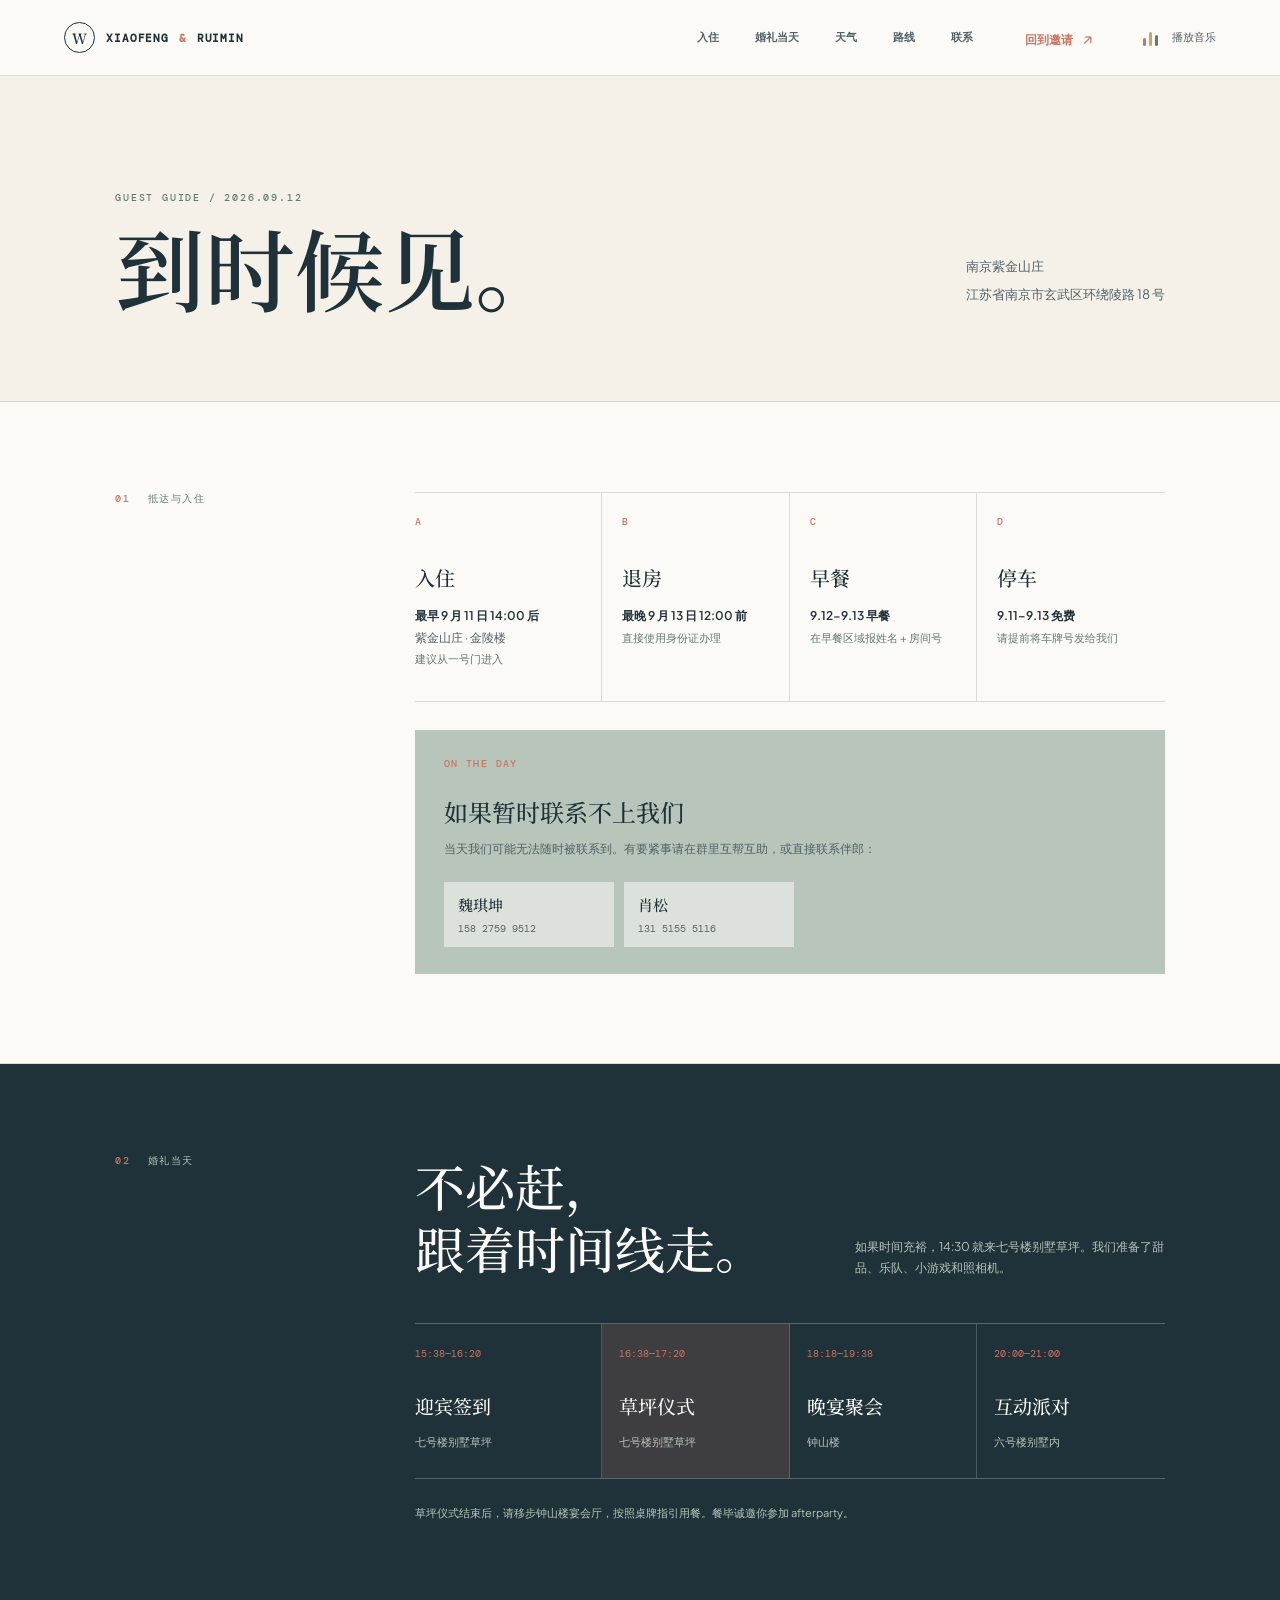
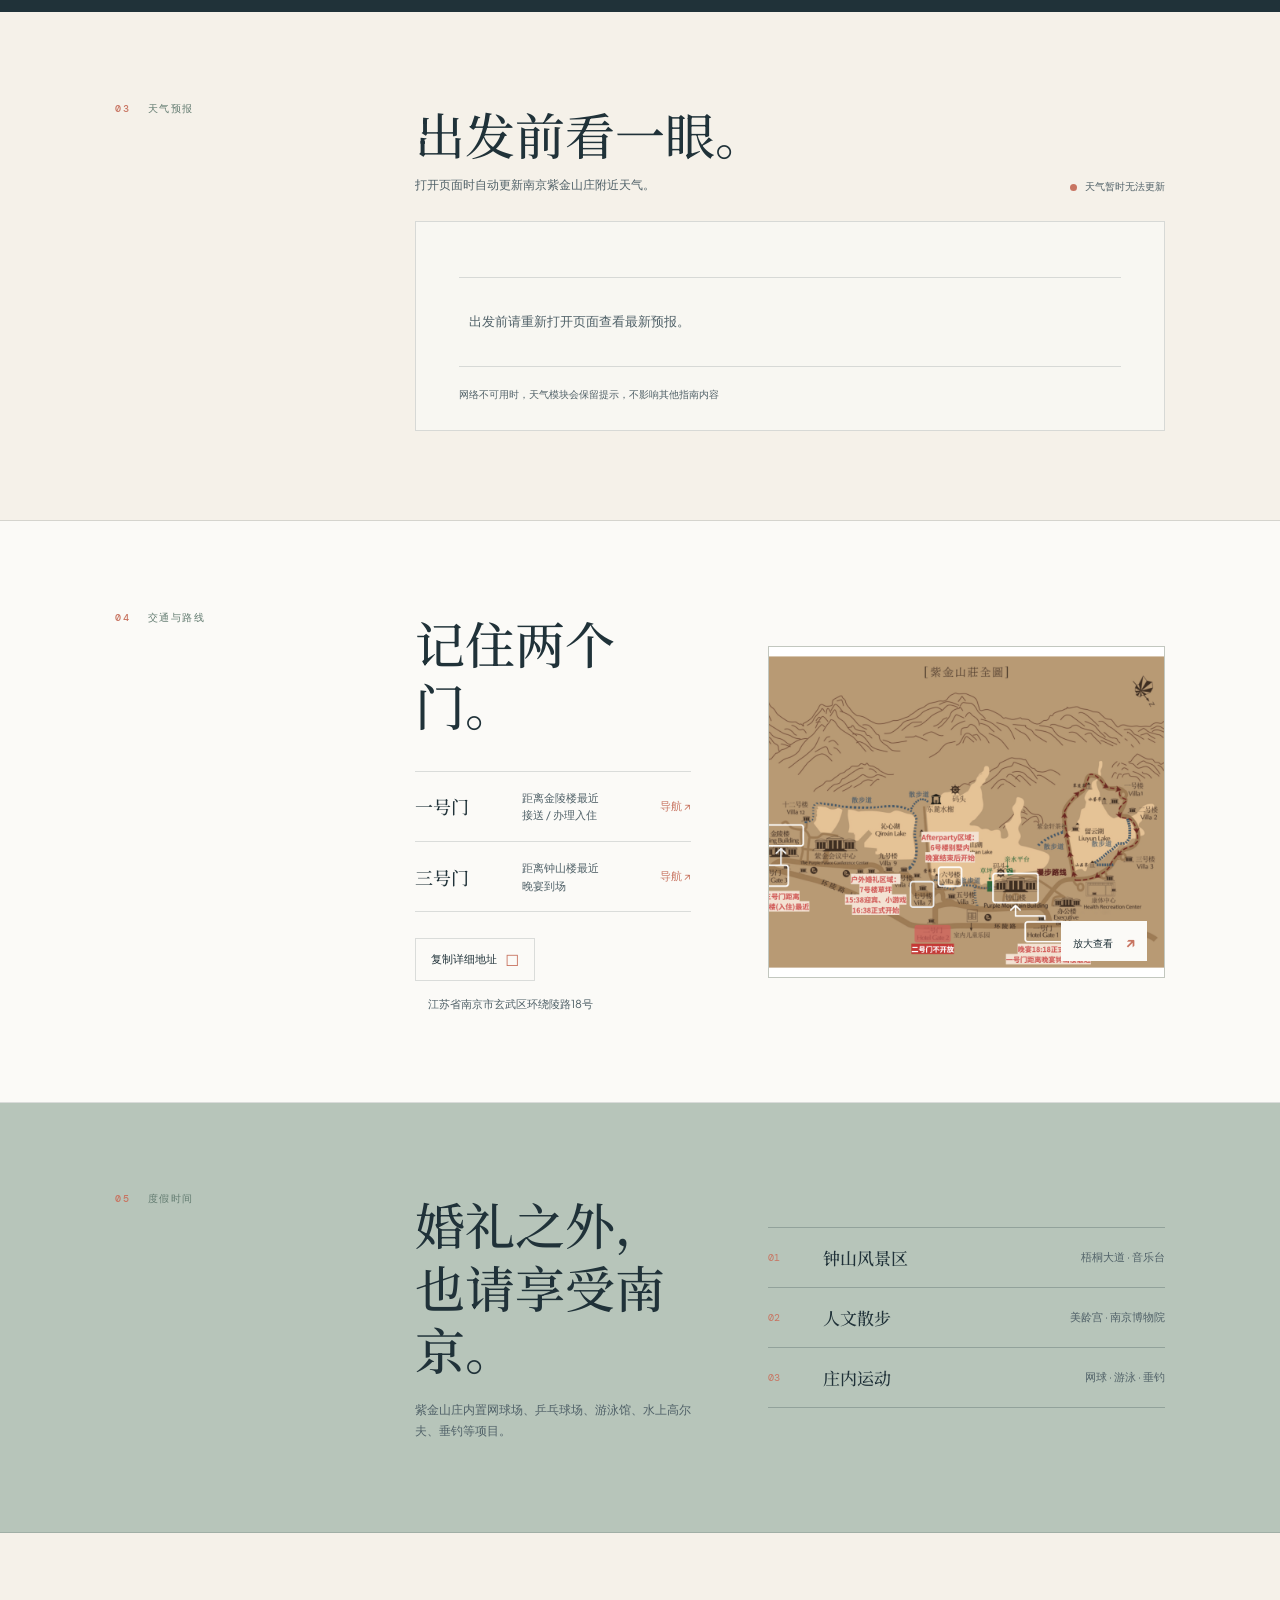
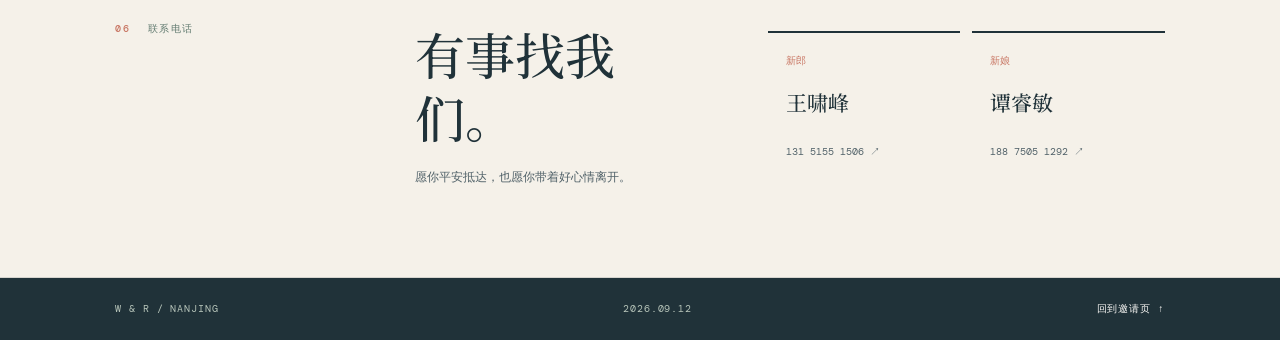
==== commit b8d654da: "Revise stay details in the guest guide Updated check-in and check-out times, and added details for b" ====
--- a/guide.html
+++ b/guide.html
@@ -19,7 +19,7 @@
       </header>
       <main>
         <section class="guide-header"><div><p class="eyebrow">GUEST GUIDE / 2026.09.12</p><h1>到时候见。</h1></div><div class="guide-header-meta"><p>南京紫金山庄</p><p>江苏省南京市玄武区环绕陵路 18 号</p></div></section>
-        <section class="guide-overview" id="stay"><div class="overview-label"><span>01</span><strong>抵达与入住</strong></div><div class="overview-content"><div class="dense-grid"><article><span class="dense-index">A</span><h2>入住</h2><p><b>9 月 11 日 14:00 后</b><br />紫金山庄 · 金陵楼<br /><em>建议从一号门进入</em></p></article><article><span class="dense-index">B</span><h2>退房</h2><p><b>9 月 12 日 12:00 前</b><br /><em>直接使用身份证办理</em></p></article><article><span class="dense-index">C</span><h2>早餐</h2><p><b>9 月 12 日早餐</b><br /><em>在早餐区域报姓名 + 房间号</em></p></article><article><span class="dense-index">D</span><h2>停车</h2><p><b>9.11–9.13 免费</b><br /><em>请提前将车牌号发给我们</em></p></article></div><div class="urgent-note"><span class="dense-index">ON THE DAY</span><h3>如果暂时联系不上我们</h3><p>当天我们可能无法随时被联系到。有要紧事请在群里互帮互助，或直接联系伴郎：</p><div class="urgent-contacts"><a href="tel:15827599512"><b>魏琪坤</b><span>158 2759 9512</span></a><a href="tel:13151555116"><b>肖松</b><span>131 5155 5116</span></a></div></div></div></section>
+        <section class="guide-overview" id="stay"><div class="overview-label"><span>01</span><strong>抵达与入住</strong></div><div class="overview-content"><div class="dense-grid"><article><span class="dense-index">A</span><h2>入住</h2><p><b>最早 9 月 11 日 14:00 后</b><br />紫金山庄 · 金陵楼<br /><em>建议从一号门进入</em></p></article><article><span class="dense-index">B</span><h2>退房</h2><p><b>最晚 9 月 13 日 12:00 前</b><br /><em>直接使用身份证办理</em></p></article><article><span class="dense-index">C</span><h2>早餐</h2><p><b>9.12-9.13 早餐</b><br /><em>在早餐区域报姓名 + 房间号</em></p></article><article><span class="dense-index">D</span><h2>停车</h2><p><b>9.11–9.13 免费</b><br /><em>请提前将车牌号发给我们</em></p></article></div><div class="urgent-note"><span class="dense-index">ON THE DAY</span><h3>如果暂时联系不上我们</h3><p>当天我们可能无法随时被联系到。有要紧事请在群里互帮互助，或直接联系伴郎：</p><div class="urgent-contacts"><a href="tel:15827599512"><b>魏琪坤</b><span>158 2759 9512</span></a><a href="tel:13151555116"><b>肖松</b><span>131 5155 5116</span></a></div></div></div></section>
         <section class="guide-overview day-overview" id="day"><div class="overview-label"><span>02</span><strong>婚礼当天</strong></div><div class="overview-content"><div class="day-intro"><h2>不必赶，<br />跟着时间线走。</h2><p>如果时间充裕，14:30 就来七号楼别墅草坪。我们准备了甜品、乐队、小游戏和照相机。</p></div><div class="dense-schedule"><div><time>15:38—16:20</time><strong>迎宾签到</strong><span>七号楼别墅草坪</span></div><div class="schedule-primary"><time>16:38—17:20</time><strong>草坪仪式</strong><span>七号楼别墅草坪</span></div><div><time>18:18—19:38</time><strong>晚宴聚会</strong><span>钟山楼</span></div><div><time>20:00—21:00</time><strong>互动派对</strong><span>六号楼别墅内</span></div></div><p class="after-dinner">草坪仪式结束后，请移步钟山楼宴会厅，按照桌牌指引用餐。餐毕诚邀你参加 afterparty。</p></div></section>
         <section class="guide-overview weather-overview" id="weather"><div class="overview-label"><span>03</span><strong>天气预报</strong></div><div class="overview-content"><div class="weather-head"><div><h2>出发前看一眼。</h2><p>打开页面时自动更新南京紫金山庄附近天气。</p></div><div class="weather-status" id="weatherStatus"><span class="status-dot"></span> 正在更新天气</div></div><div class="weather-card dense-weather-card"><div class="weather-days" id="weatherDays"><div class="weather-loading"></div><div class="weather-loading"></div><div class="weather-loading"></div></div><p class="weather-source" id="weatherSource">数据每次打开自动更新 · 南京紫金山庄附近</p></div></div></section>
         <section class="guide-overview route-overview" id="route"><div class="overview-label"><span>04</span><strong>交通与路线</strong></div><div class="overview-content route-layout"><div><h2>记住两个门。</h2><div class="route-list"><div><b>一号门</b><span>距离金陵楼最近<br />接送 / 办理入住</span><a href="https://uri.amap.com/marker?position=118.842,32.059" target="_blank" rel="noreferrer">导航 ↗</a></div><div><b>三号门</b><span>距离钟山楼最近<br />晚宴到场</span><a href="https://uri.amap.com/marker?position=118.842,32.059" target="_blank" rel="noreferrer">导航 ↗</a></div></div><button class="outline-button light-button" id="copyAddress" type="button">复制详细地址 <span>□</span></button><p class="route-address">江苏省南京市玄武区环绕陵路18号</p></div><button class="map-frame dense-map-frame" id="mapOpen" type="button" aria-label="放大查看迎宾地图"><img src="assets/welcome-map.png" alt="紫金山庄迎宾路线地图" /><span class="map-zoom">放大查看 <b>↗</b></span></button></div></section>
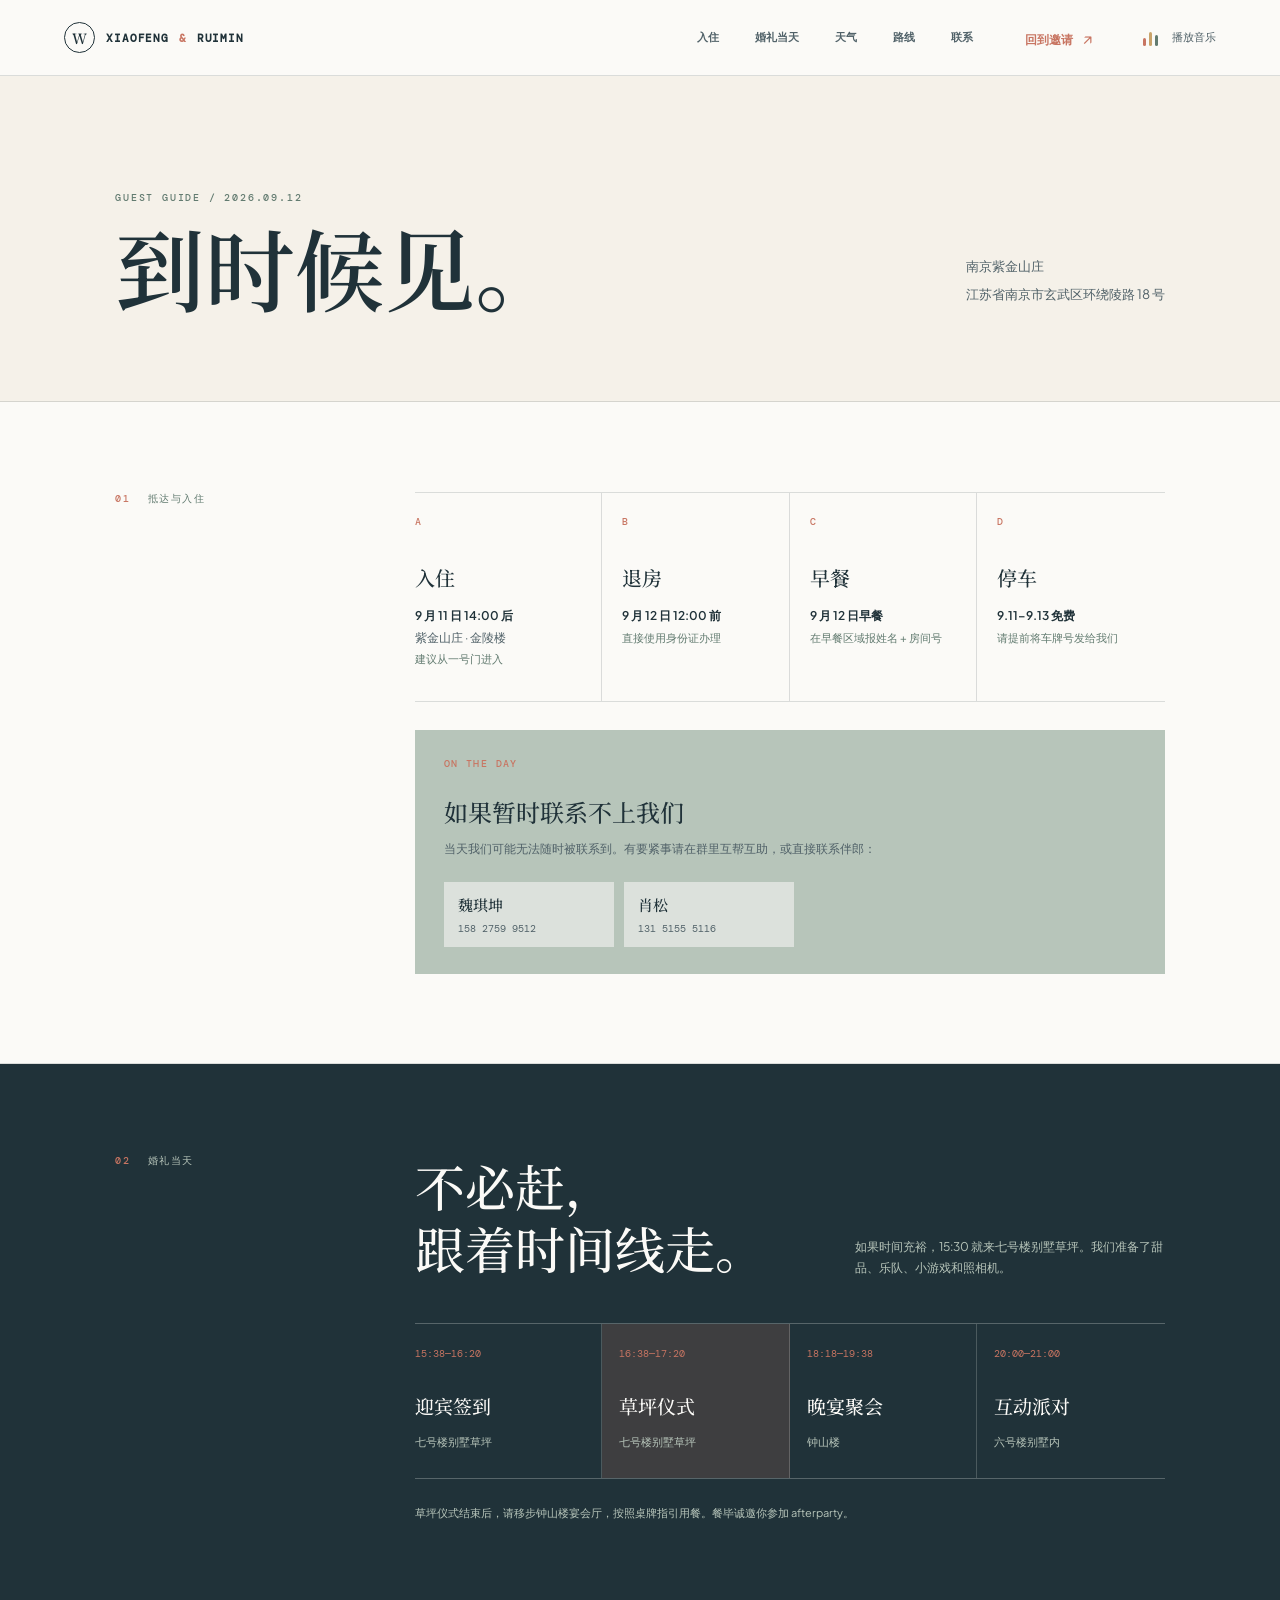
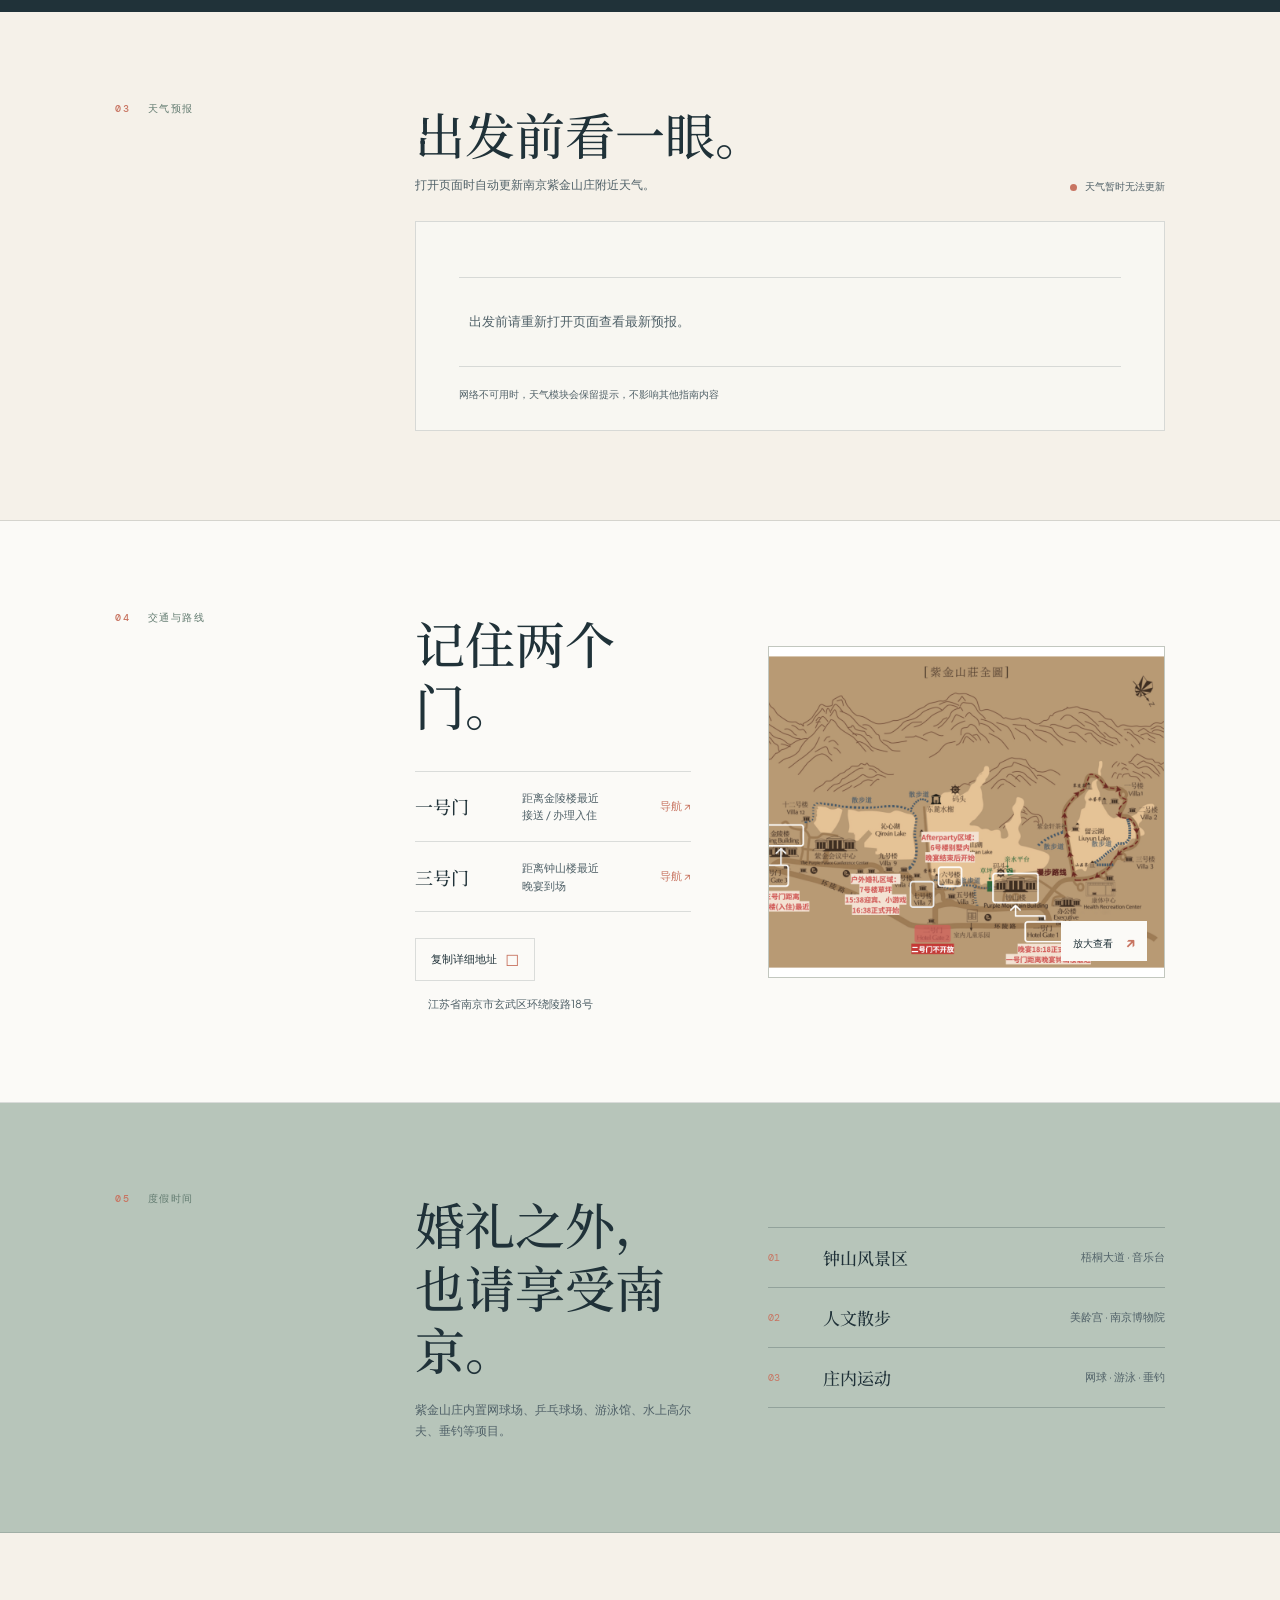
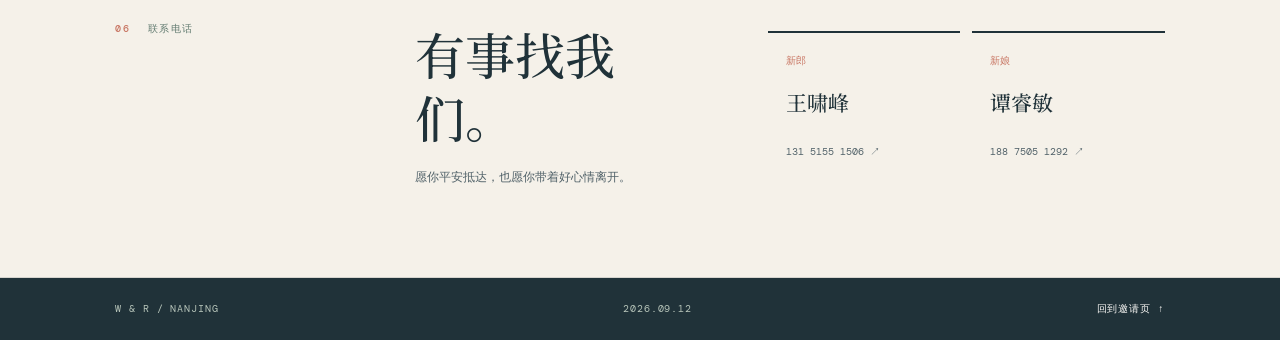
==== commit 2a5e6867: "Update guest guide details and schedule" ====
--- a/guide.html
+++ b/guide.html
@@ -19,10 +19,10 @@
       </header>
       <main>
         <section class="guide-header"><div><p class="eyebrow">GUEST GUIDE / 2026.09.12</p><h1>到时候见。</h1></div><div class="guide-header-meta"><p>南京紫金山庄</p><p>江苏省南京市玄武区环绕陵路 18 号</p></div></section>
-        <section class="guide-overview" id="stay"><div class="overview-label"><span>01</span><strong>抵达与入住</strong></div><div class="overview-content"><div class="dense-grid"><article><span class="dense-index">A</span><h2>入住</h2><p><b>最早 9 月 11 日 14:00 后</b><br />紫金山庄 · 金陵楼<br /><em>建议从一号门进入</em></p></article><article><span class="dense-index">B</span><h2>退房</h2><p><b>最晚 9 月 13 日 12:00 前</b><br /><em>直接使用身份证办理</em></p></article><article><span class="dense-index">C</span><h2>早餐</h2><p><b>9.12-9.13 早餐</b><br /><em>在早餐区域报姓名 + 房间号</em></p></article><article><span class="dense-index">D</span><h2>停车</h2><p><b>9.11–9.13 免费</b><br /><em>请提前将车牌号发给我们</em></p></article></div><div class="urgent-note"><span class="dense-index">ON THE DAY</span><h3>如果暂时联系不上我们</h3><p>当天我们可能无法随时被联系到。有要紧事请在群里互帮互助，或直接联系伴郎：</p><div class="urgent-contacts"><a href="tel:15827599512"><b>魏琪坤</b><span>158 2759 9512</span></a><a href="tel:13151555116"><b>肖松</b><span>131 5155 5116</span></a></div></div></div></section>
-        <section class="guide-overview day-overview" id="day"><div class="overview-label"><span>02</span><strong>婚礼当天</strong></div><div class="overview-content"><div class="day-intro"><h2>不必赶，<br />跟着时间线走。</h2><p>如果时间充裕，14:30 就来七号楼别墅草坪。我们准备了甜品、乐队、小游戏和照相机。</p></div><div class="dense-schedule"><div><time>15:38—16:20</time><strong>迎宾签到</strong><span>七号楼别墅草坪</span></div><div class="schedule-primary"><time>16:38—17:20</time><strong>草坪仪式</strong><span>七号楼别墅草坪</span></div><div><time>18:18—19:38</time><strong>晚宴聚会</strong><span>钟山楼</span></div><div><time>20:00—21:00</time><strong>互动派对</strong><span>六号楼别墅内</span></div></div><p class="after-dinner">草坪仪式结束后，请移步钟山楼宴会厅，按照桌牌指引用餐。餐毕诚邀你参加 afterparty。</p></div></section>
+        <section class="guide-overview" id="stay"><div class="overview-label"><span>01</span><strong>抵达与入住</strong></div><div class="overview-content"><div class="dense-grid"><article><span class="dense-index">A</span><h2>入住</h2><p><b>9 月 11 日 14:00 后</b><br />紫金山庄 · 金陵楼<br /><em>建议从一号门进入</em></p></article><article><span class="dense-index">B</span><h2>退房</h2><p><b>9 月 12 日 12:00 前</b><br /><em>直接使用身份证办理</em></p></article><article><span class="dense-index">C</span><h2>早餐</h2><p><b>9 月 12 日早餐</b><br /><em>在早餐区域报姓名 + 房间号</em></p></article><article><span class="dense-index">D</span><h2>停车</h2><p><b>9.11–9.13 免费</b><br /><em>请提前将车牌号发给我们</em></p></article></div><div class="urgent-note"><span class="dense-index">ON THE DAY</span><h3>如果暂时联系不上我们</h3><p>当天我们可能无法随时被联系到。有要紧事请在群里互帮互助，或直接联系伴郎：</p><div class="urgent-contacts"><a href="tel:15827599512"><b>魏琪坤</b><span>158 2759 9512</span></a><a href="tel:13151555116"><b>肖松</b><span>131 5155 5116</span></a></div></div></div></section>
+        <section class="guide-overview day-overview" id="day"><div class="overview-label"><span>02</span><strong>婚礼当天</strong></div><div class="overview-content"><div class="day-intro"><h2>不必赶，<br />跟着时间线走。</h2><p>如果时间充裕，15:30 就来七号楼别墅草坪。我们准备了甜品、乐队、小游戏和照相机。</p></div><div class="dense-schedule"><div><time>15:38—16:20</time><strong>迎宾签到</strong><span>七号楼别墅草坪</span></div><div class="schedule-primary"><time>16:38—17:20</time><strong>草坪仪式</strong><span>七号楼别墅草坪</span></div><div><time>18:18—19:38</time><strong>晚宴聚会</strong><span>钟山楼</span></div><div><time>20:00—21:00</time><strong>互动派对</strong><span>六号楼别墅内</span></div></div><p class="after-dinner">草坪仪式结束后，请移步钟山楼宴会厅，按照桌牌指引用餐。餐毕诚邀你参加 afterparty。</p></div></section>
         <section class="guide-overview weather-overview" id="weather"><div class="overview-label"><span>03</span><strong>天气预报</strong></div><div class="overview-content"><div class="weather-head"><div><h2>出发前看一眼。</h2><p>打开页面时自动更新南京紫金山庄附近天气。</p></div><div class="weather-status" id="weatherStatus"><span class="status-dot"></span> 正在更新天气</div></div><div class="weather-card dense-weather-card"><div class="weather-days" id="weatherDays"><div class="weather-loading"></div><div class="weather-loading"></div><div class="weather-loading"></div></div><p class="weather-source" id="weatherSource">数据每次打开自动更新 · 南京紫金山庄附近</p></div></div></section>
-        <section class="guide-overview route-overview" id="route"><div class="overview-label"><span>04</span><strong>交通与路线</strong></div><div class="overview-content route-layout"><div><h2>记住两个门。</h2><div class="route-list"><div><b>一号门</b><span>距离金陵楼最近<br />接送 / 办理入住</span><a href="https://uri.amap.com/marker?position=118.842,32.059" target="_blank" rel="noreferrer">导航 ↗</a></div><div><b>三号门</b><span>距离钟山楼最近<br />晚宴到场</span><a href="https://uri.amap.com/marker?position=118.842,32.059" target="_blank" rel="noreferrer">导航 ↗</a></div></div><button class="outline-button light-button" id="copyAddress" type="button">复制详细地址 <span>□</span></button><p class="route-address">江苏省南京市玄武区环绕陵路18号</p></div><button class="map-frame dense-map-frame" id="mapOpen" type="button" aria-label="放大查看迎宾地图"><img src="assets/welcome-map.png" alt="紫金山庄迎宾路线地图" /><span class="map-zoom">放大查看 <b>↗</b></span></button></div></section>
+        <section class="guide-overview route-overview" id="route"><div class="overview-label"><span>04</span><strong>交通与路线</strong></div><div class="overview-content route-layout"><div><h2>记住两个门。</h2><div class="route-list"><div><b>一号门</b><span>距离金陵楼最近<br />接送 / 办理入住</span><a href="https://uri.amap.com/search?keyword=%E7%B4%AB%E9%87%91%E5%B1%B1%E5%BA%84%E9%92%9F%E5%B1%B1%E6%A5%BC&amp;city=%E5%8D%97%E4%BA%AC&amp;view=map" target="_blank" rel="noreferrer">导航 ↗</a></div><div><b>三号门</b><span>距离钟山楼最近<br />晚宴到场</span><a href="https://uri.amap.com/search?keyword=%E7%B4%AB%E9%87%91%E5%B1%B1%E5%BA%84%E9%87%91%E9%99%B5%E6%A5%BC&amp;city=%E5%8D%97%E4%BA%AC&amp;view=map" target="_blank" rel="noreferrer">导航 ↗</a></div></div><button class="outline-button light-button" id="copyAddress" type="button">复制详细地址 <span>□</span></button><p class="route-address">江苏省南京市玄武区环绕陵路18号</p></div><button class="map-frame dense-map-frame" id="mapOpen" type="button" aria-label="放大查看迎宾地图"><img src="assets/welcome-map.png" alt="紫金山庄迎宾路线地图" /><span class="map-zoom">放大查看 <b>↗</b></span></button></div></section>
         <section class="guide-overview enjoy-overview"><div class="overview-label"><span>05</span><strong>度假时间</strong></div><div class="overview-content enjoy-layout"><div><h2>婚礼之外，<br />也请享受南京。</h2><p>紫金山庄内置网球场、乒乓球场、游泳馆、水上高尔夫、垂钓等项目。</p></div><div class="place-list"><div><span>01</span><b>钟山风景区</b><em>梧桐大道 · 音乐台</em></div><div><span>02</span><b>人文散步</b><em>美龄宫 · 南京博物院</em></div><div><span>03</span><b>庄内运动</b><em>网球 · 游泳 · 垂钓</em></div></div></div></section>
         <section class="guide-overview contact-overview" id="contact"><div class="overview-label"><span>06</span><strong>联系电话</strong></div><div class="overview-content contact-layout"><div><h2>有事找我们。</h2><p>愿你平安抵达，也愿你带着好心情离开。</p></div><div class="guide-phones"><a href="tel:13151551506"><span>新郎</span><b>王啸峰</b><em>131 5155 1506 ↗</em></a><a href="tel:18875051292"><span>新娘</span><b>谭睿敏</b><em>188 7505 1292 ↗</em></a></div></div></section>
       </main>
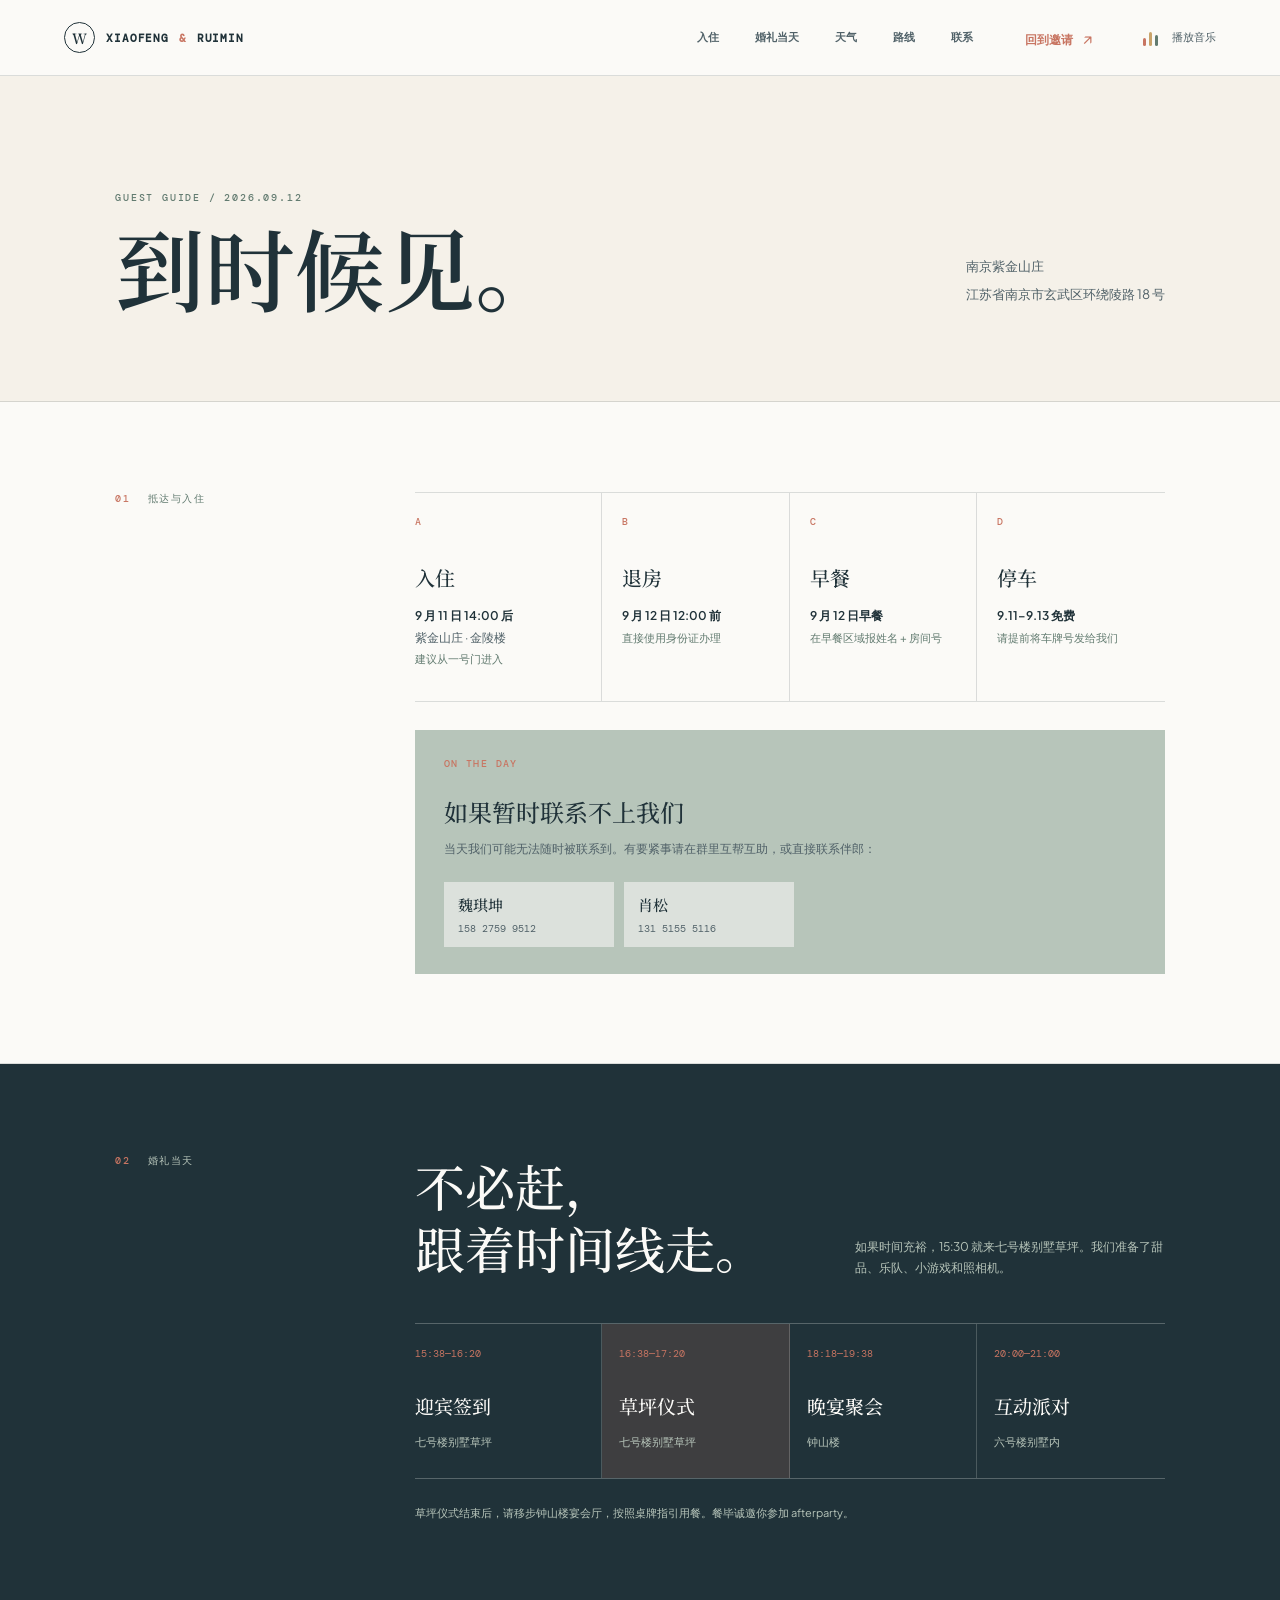
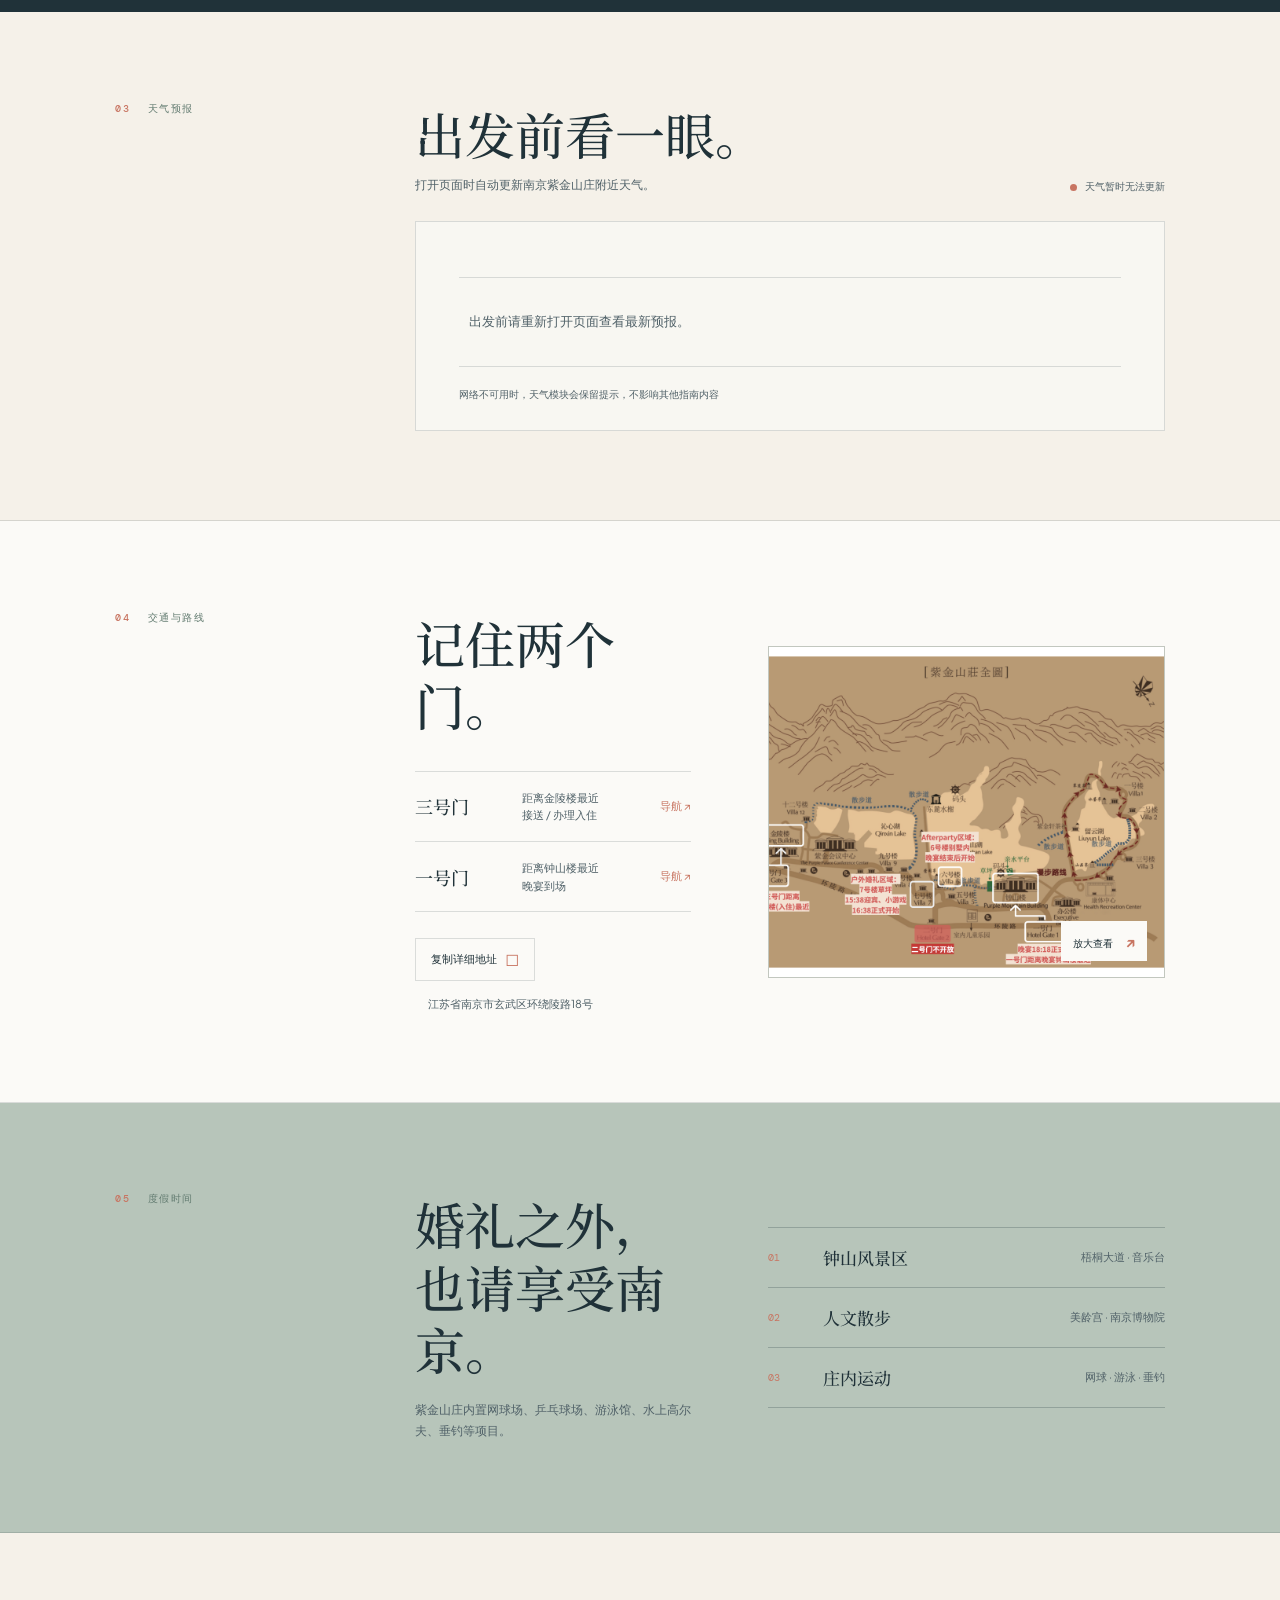
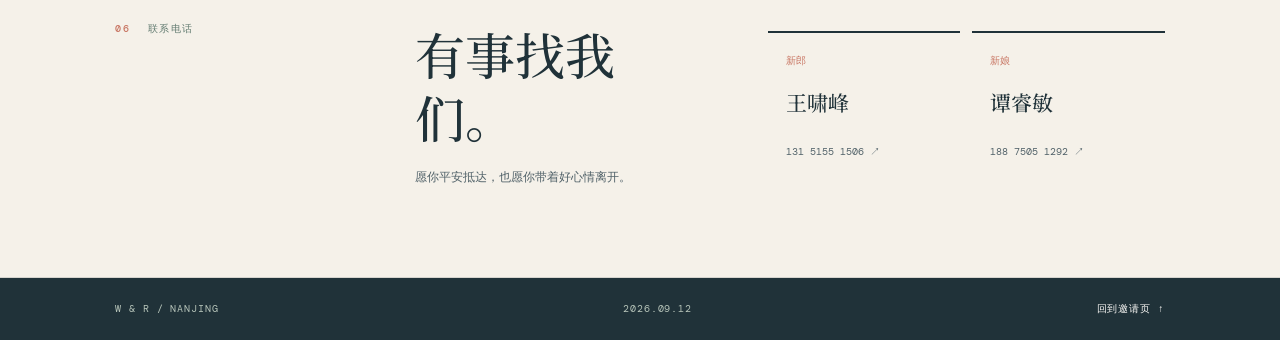
==== commit bf46e59d: "Swap sections for route and contact information" ====
--- a/guide.html
+++ b/guide.html
@@ -22,7 +22,7 @@
         <section class="guide-overview" id="stay"><div class="overview-label"><span>01</span><strong>抵达与入住</strong></div><div class="overview-content"><div class="dense-grid"><article><span class="dense-index">A</span><h2>入住</h2><p><b>9 月 11 日 14:00 后</b><br />紫金山庄 · 金陵楼<br /><em>建议从一号门进入</em></p></article><article><span class="dense-index">B</span><h2>退房</h2><p><b>9 月 12 日 12:00 前</b><br /><em>直接使用身份证办理</em></p></article><article><span class="dense-index">C</span><h2>早餐</h2><p><b>9 月 12 日早餐</b><br /><em>在早餐区域报姓名 + 房间号</em></p></article><article><span class="dense-index">D</span><h2>停车</h2><p><b>9.11–9.13 免费</b><br /><em>请提前将车牌号发给我们</em></p></article></div><div class="urgent-note"><span class="dense-index">ON THE DAY</span><h3>如果暂时联系不上我们</h3><p>当天我们可能无法随时被联系到。有要紧事请在群里互帮互助，或直接联系伴郎：</p><div class="urgent-contacts"><a href="tel:15827599512"><b>魏琪坤</b><span>158 2759 9512</span></a><a href="tel:13151555116"><b>肖松</b><span>131 5155 5116</span></a></div></div></div></section>
         <section class="guide-overview day-overview" id="day"><div class="overview-label"><span>02</span><strong>婚礼当天</strong></div><div class="overview-content"><div class="day-intro"><h2>不必赶，<br />跟着时间线走。</h2><p>如果时间充裕，15:30 就来七号楼别墅草坪。我们准备了甜品、乐队、小游戏和照相机。</p></div><div class="dense-schedule"><div><time>15:38—16:20</time><strong>迎宾签到</strong><span>七号楼别墅草坪</span></div><div class="schedule-primary"><time>16:38—17:20</time><strong>草坪仪式</strong><span>七号楼别墅草坪</span></div><div><time>18:18—19:38</time><strong>晚宴聚会</strong><span>钟山楼</span></div><div><time>20:00—21:00</time><strong>互动派对</strong><span>六号楼别墅内</span></div></div><p class="after-dinner">草坪仪式结束后，请移步钟山楼宴会厅，按照桌牌指引用餐。餐毕诚邀你参加 afterparty。</p></div></section>
         <section class="guide-overview weather-overview" id="weather"><div class="overview-label"><span>03</span><strong>天气预报</strong></div><div class="overview-content"><div class="weather-head"><div><h2>出发前看一眼。</h2><p>打开页面时自动更新南京紫金山庄附近天气。</p></div><div class="weather-status" id="weatherStatus"><span class="status-dot"></span> 正在更新天气</div></div><div class="weather-card dense-weather-card"><div class="weather-days" id="weatherDays"><div class="weather-loading"></div><div class="weather-loading"></div><div class="weather-loading"></div></div><p class="weather-source" id="weatherSource">数据每次打开自动更新 · 南京紫金山庄附近</p></div></div></section>
-        <section class="guide-overview route-overview" id="route"><div class="overview-label"><span>04</span><strong>交通与路线</strong></div><div class="overview-content route-layout"><div><h2>记住两个门。</h2><div class="route-list"><div><b>一号门</b><span>距离金陵楼最近<br />接送 / 办理入住</span><a href="https://uri.amap.com/search?keyword=%E7%B4%AB%E9%87%91%E5%B1%B1%E5%BA%84%E9%92%9F%E5%B1%B1%E6%A5%BC&amp;city=%E5%8D%97%E4%BA%AC&amp;view=map" target="_blank" rel="noreferrer">导航 ↗</a></div><div><b>三号门</b><span>距离钟山楼最近<br />晚宴到场</span><a href="https://uri.amap.com/search?keyword=%E7%B4%AB%E9%87%91%E5%B1%B1%E5%BA%84%E9%87%91%E9%99%B5%E6%A5%BC&amp;city=%E5%8D%97%E4%BA%AC&amp;view=map" target="_blank" rel="noreferrer">导航 ↗</a></div></div><button class="outline-button light-button" id="copyAddress" type="button">复制详细地址 <span>□</span></button><p class="route-address">江苏省南京市玄武区环绕陵路18号</p></div><button class="map-frame dense-map-frame" id="mapOpen" type="button" aria-label="放大查看迎宾地图"><img src="assets/welcome-map.png" alt="紫金山庄迎宾路线地图" /><span class="map-zoom">放大查看 <b>↗</b></span></button></div></section>
+        <section class="guide-overview route-overview" id="route"><div class="overview-label"><span>04</span><strong>交通与路线</strong></div><div class="overview-content route-layout"><div><h2>记住两个门。</h2><div class="route-list"><div><b>三号门</b><span>距离金陵楼最近<br />接送 / 办理入住</span><a href="https://uri.amap.com/search?keyword=%E7%B4%AB%E9%87%91%E5%B1%B1%E5%BA%84%E9%92%9F%E5%B1%B1%E6%A5%BC&amp;city=%E5%8D%97%E4%BA%AC&amp;view=map" target="_blank" rel="noreferrer">导航 ↗</a></div><div><b>一号门</b><span>距离钟山楼最近<br />晚宴到场</span><a href="https://uri.amap.com/search?keyword=%E7%B4%AB%E9%87%91%E5%B1%B1%E5%BA%84%E9%87%91%E9%99%B5%E6%A5%BC&amp;city=%E5%8D%97%E4%BA%AC&amp;view=map" target="_blank" rel="noreferrer">导航 ↗</a></div></div><button class="outline-button light-button" id="copyAddress" type="button">复制详细地址 <span>□</span></button><p class="route-address">江苏省南京市玄武区环绕陵路18号</p></div><button class="map-frame dense-map-frame" id="mapOpen" type="button" aria-label="放大查看迎宾地图"><img src="assets/welcome-map.png" alt="紫金山庄迎宾路线地图" /><span class="map-zoom">放大查看 <b>↗</b></span></button></div></section>
         <section class="guide-overview enjoy-overview"><div class="overview-label"><span>05</span><strong>度假时间</strong></div><div class="overview-content enjoy-layout"><div><h2>婚礼之外，<br />也请享受南京。</h2><p>紫金山庄内置网球场、乒乓球场、游泳馆、水上高尔夫、垂钓等项目。</p></div><div class="place-list"><div><span>01</span><b>钟山风景区</b><em>梧桐大道 · 音乐台</em></div><div><span>02</span><b>人文散步</b><em>美龄宫 · 南京博物院</em></div><div><span>03</span><b>庄内运动</b><em>网球 · 游泳 · 垂钓</em></div></div></div></section>
         <section class="guide-overview contact-overview" id="contact"><div class="overview-label"><span>06</span><strong>联系电话</strong></div><div class="overview-content contact-layout"><div><h2>有事找我们。</h2><p>愿你平安抵达，也愿你带着好心情离开。</p></div><div class="guide-phones"><a href="tel:13151551506"><span>新郎</span><b>王啸峰</b><em>131 5155 1506 ↗</em></a><a href="tel:18875051292"><span>新娘</span><b>谭睿敏</b><em>188 7505 1292 ↗</em></a></div></div></section>
       </main>
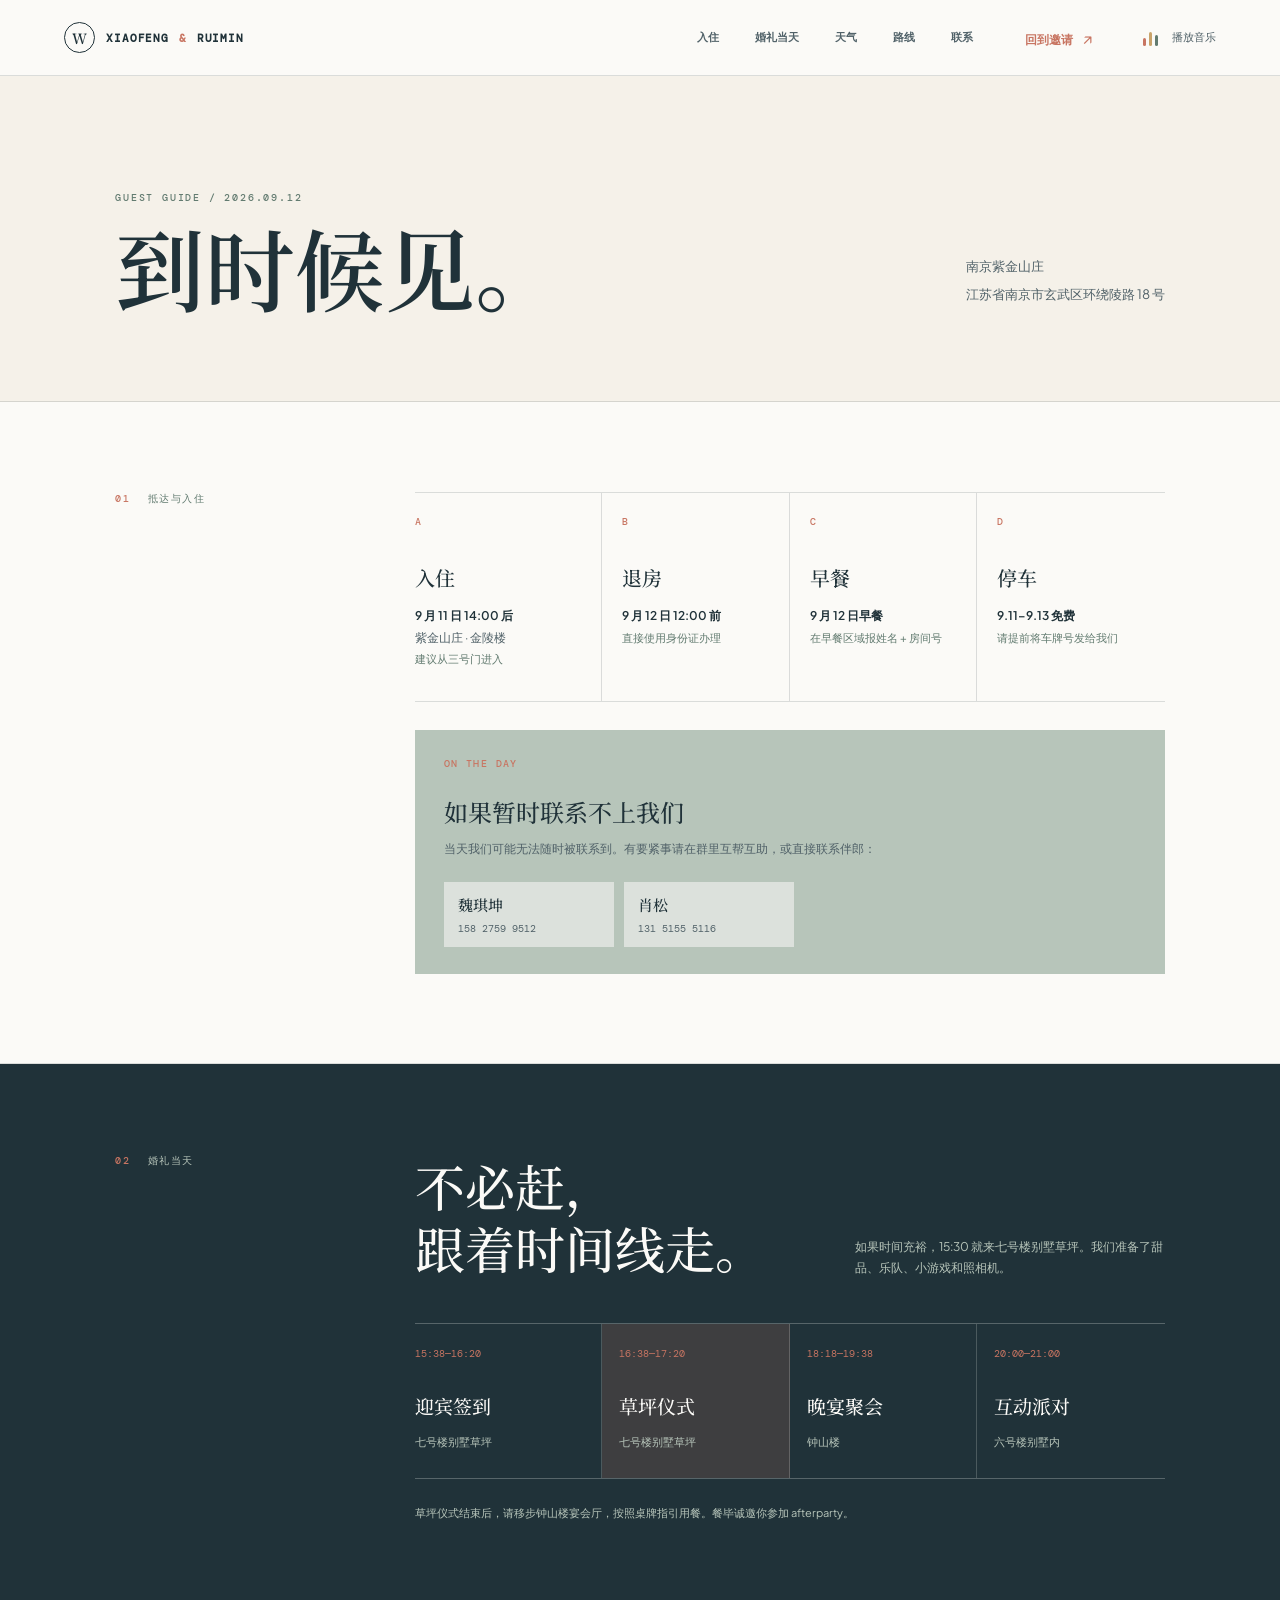
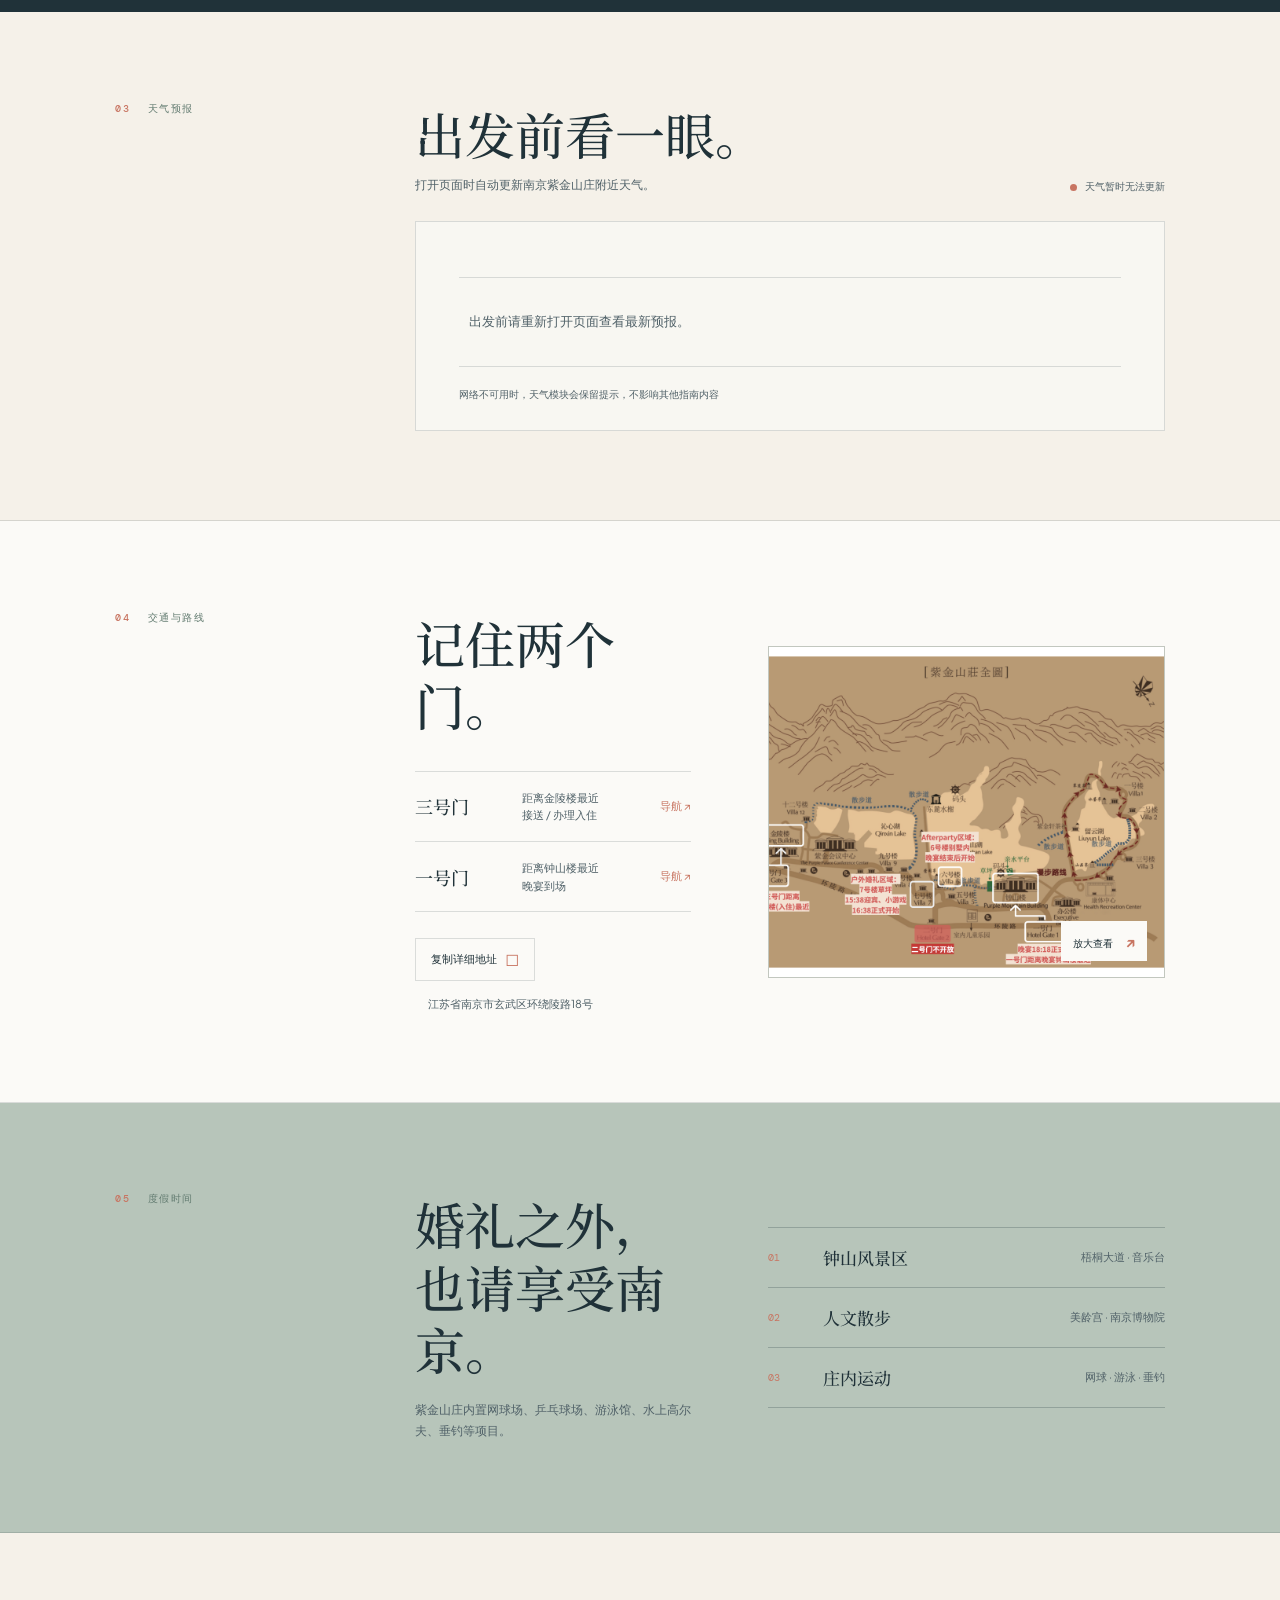
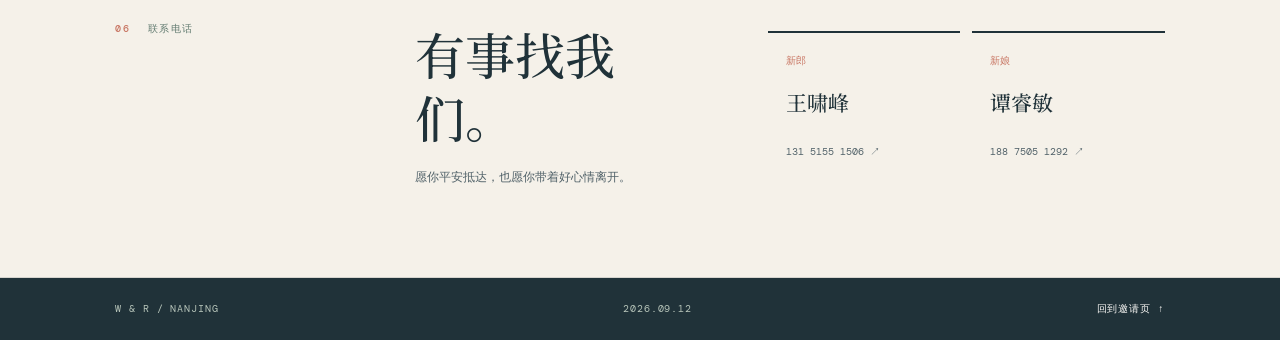
==== commit 6386b13a: "Revise check-in/out details and contact info Updated the entry and exit information, including the r" ====
--- a/guide.html
+++ b/guide.html
@@ -19,7 +19,7 @@
       </header>
       <main>
         <section class="guide-header"><div><p class="eyebrow">GUEST GUIDE / 2026.09.12</p><h1>到时候见。</h1></div><div class="guide-header-meta"><p>南京紫金山庄</p><p>江苏省南京市玄武区环绕陵路 18 号</p></div></section>
-        <section class="guide-overview" id="stay"><div class="overview-label"><span>01</span><strong>抵达与入住</strong></div><div class="overview-content"><div class="dense-grid"><article><span class="dense-index">A</span><h2>入住</h2><p><b>9 月 11 日 14:00 后</b><br />紫金山庄 · 金陵楼<br /><em>建议从一号门进入</em></p></article><article><span class="dense-index">B</span><h2>退房</h2><p><b>9 月 12 日 12:00 前</b><br /><em>直接使用身份证办理</em></p></article><article><span class="dense-index">C</span><h2>早餐</h2><p><b>9 月 12 日早餐</b><br /><em>在早餐区域报姓名 + 房间号</em></p></article><article><span class="dense-index">D</span><h2>停车</h2><p><b>9.11–9.13 免费</b><br /><em>请提前将车牌号发给我们</em></p></article></div><div class="urgent-note"><span class="dense-index">ON THE DAY</span><h3>如果暂时联系不上我们</h3><p>当天我们可能无法随时被联系到。有要紧事请在群里互帮互助，或直接联系伴郎：</p><div class="urgent-contacts"><a href="tel:15827599512"><b>魏琪坤</b><span>158 2759 9512</span></a><a href="tel:13151555116"><b>肖松</b><span>131 5155 5116</span></a></div></div></div></section>
+        <section class="guide-overview" id="stay"><div class="overview-label"><span>01</span><strong>抵达与入住</strong></div><div class="overview-content"><div class="dense-grid"><article><span class="dense-index">A</span><h2>入住</h2><p><b>9 月 11 日 14:00 后</b><br />紫金山庄 · 金陵楼<br /><em>建议从三号门进入</em></p></article><article><span class="dense-index">B</span><h2>退房</h2><p><b>9 月 12 日 12:00 前</b><br /><em>直接使用身份证办理</em></p></article><article><span class="dense-index">C</span><h2>早餐</h2><p><b>9 月 12 日早餐</b><br /><em>在早餐区域报姓名 + 房间号</em></p></article><article><span class="dense-index">D</span><h2>停车</h2><p><b>9.11–9.13 免费</b><br /><em>请提前将车牌号发给我们</em></p></article></div><div class="urgent-note"><span class="dense-index">ON THE DAY</span><h3>如果暂时联系不上我们</h3><p>当天我们可能无法随时被联系到。有要紧事请在群里互帮互助，或直接联系伴郎：</p><div class="urgent-contacts"><a href="tel:15827599512"><b>魏琪坤</b><span>158 2759 9512</span></a><a href="tel:13151555116"><b>肖松</b><span>131 5155 5116</span></a></div></div></div></section>
         <section class="guide-overview day-overview" id="day"><div class="overview-label"><span>02</span><strong>婚礼当天</strong></div><div class="overview-content"><div class="day-intro"><h2>不必赶，<br />跟着时间线走。</h2><p>如果时间充裕，15:30 就来七号楼别墅草坪。我们准备了甜品、乐队、小游戏和照相机。</p></div><div class="dense-schedule"><div><time>15:38—16:20</time><strong>迎宾签到</strong><span>七号楼别墅草坪</span></div><div class="schedule-primary"><time>16:38—17:20</time><strong>草坪仪式</strong><span>七号楼别墅草坪</span></div><div><time>18:18—19:38</time><strong>晚宴聚会</strong><span>钟山楼</span></div><div><time>20:00—21:00</time><strong>互动派对</strong><span>六号楼别墅内</span></div></div><p class="after-dinner">草坪仪式结束后，请移步钟山楼宴会厅，按照桌牌指引用餐。餐毕诚邀你参加 afterparty。</p></div></section>
         <section class="guide-overview weather-overview" id="weather"><div class="overview-label"><span>03</span><strong>天气预报</strong></div><div class="overview-content"><div class="weather-head"><div><h2>出发前看一眼。</h2><p>打开页面时自动更新南京紫金山庄附近天气。</p></div><div class="weather-status" id="weatherStatus"><span class="status-dot"></span> 正在更新天气</div></div><div class="weather-card dense-weather-card"><div class="weather-days" id="weatherDays"><div class="weather-loading"></div><div class="weather-loading"></div><div class="weather-loading"></div></div><p class="weather-source" id="weatherSource">数据每次打开自动更新 · 南京紫金山庄附近</p></div></div></section>
         <section class="guide-overview route-overview" id="route"><div class="overview-label"><span>04</span><strong>交通与路线</strong></div><div class="overview-content route-layout"><div><h2>记住两个门。</h2><div class="route-list"><div><b>三号门</b><span>距离金陵楼最近<br />接送 / 办理入住</span><a href="https://uri.amap.com/search?keyword=%E7%B4%AB%E9%87%91%E5%B1%B1%E5%BA%84%E9%92%9F%E5%B1%B1%E6%A5%BC&amp;city=%E5%8D%97%E4%BA%AC&amp;view=map" target="_blank" rel="noreferrer">导航 ↗</a></div><div><b>一号门</b><span>距离钟山楼最近<br />晚宴到场</span><a href="https://uri.amap.com/search?keyword=%E7%B4%AB%E9%87%91%E5%B1%B1%E5%BA%84%E9%87%91%E9%99%B5%E6%A5%BC&amp;city=%E5%8D%97%E4%BA%AC&amp;view=map" target="_blank" rel="noreferrer">导航 ↗</a></div></div><button class="outline-button light-button" id="copyAddress" type="button">复制详细地址 <span>□</span></button><p class="route-address">江苏省南京市玄武区环绕陵路18号</p></div><button class="map-frame dense-map-frame" id="mapOpen" type="button" aria-label="放大查看迎宾地图"><img src="assets/welcome-map.png" alt="紫金山庄迎宾路线地图" /><span class="map-zoom">放大查看 <b>↗</b></span></button></div></section>
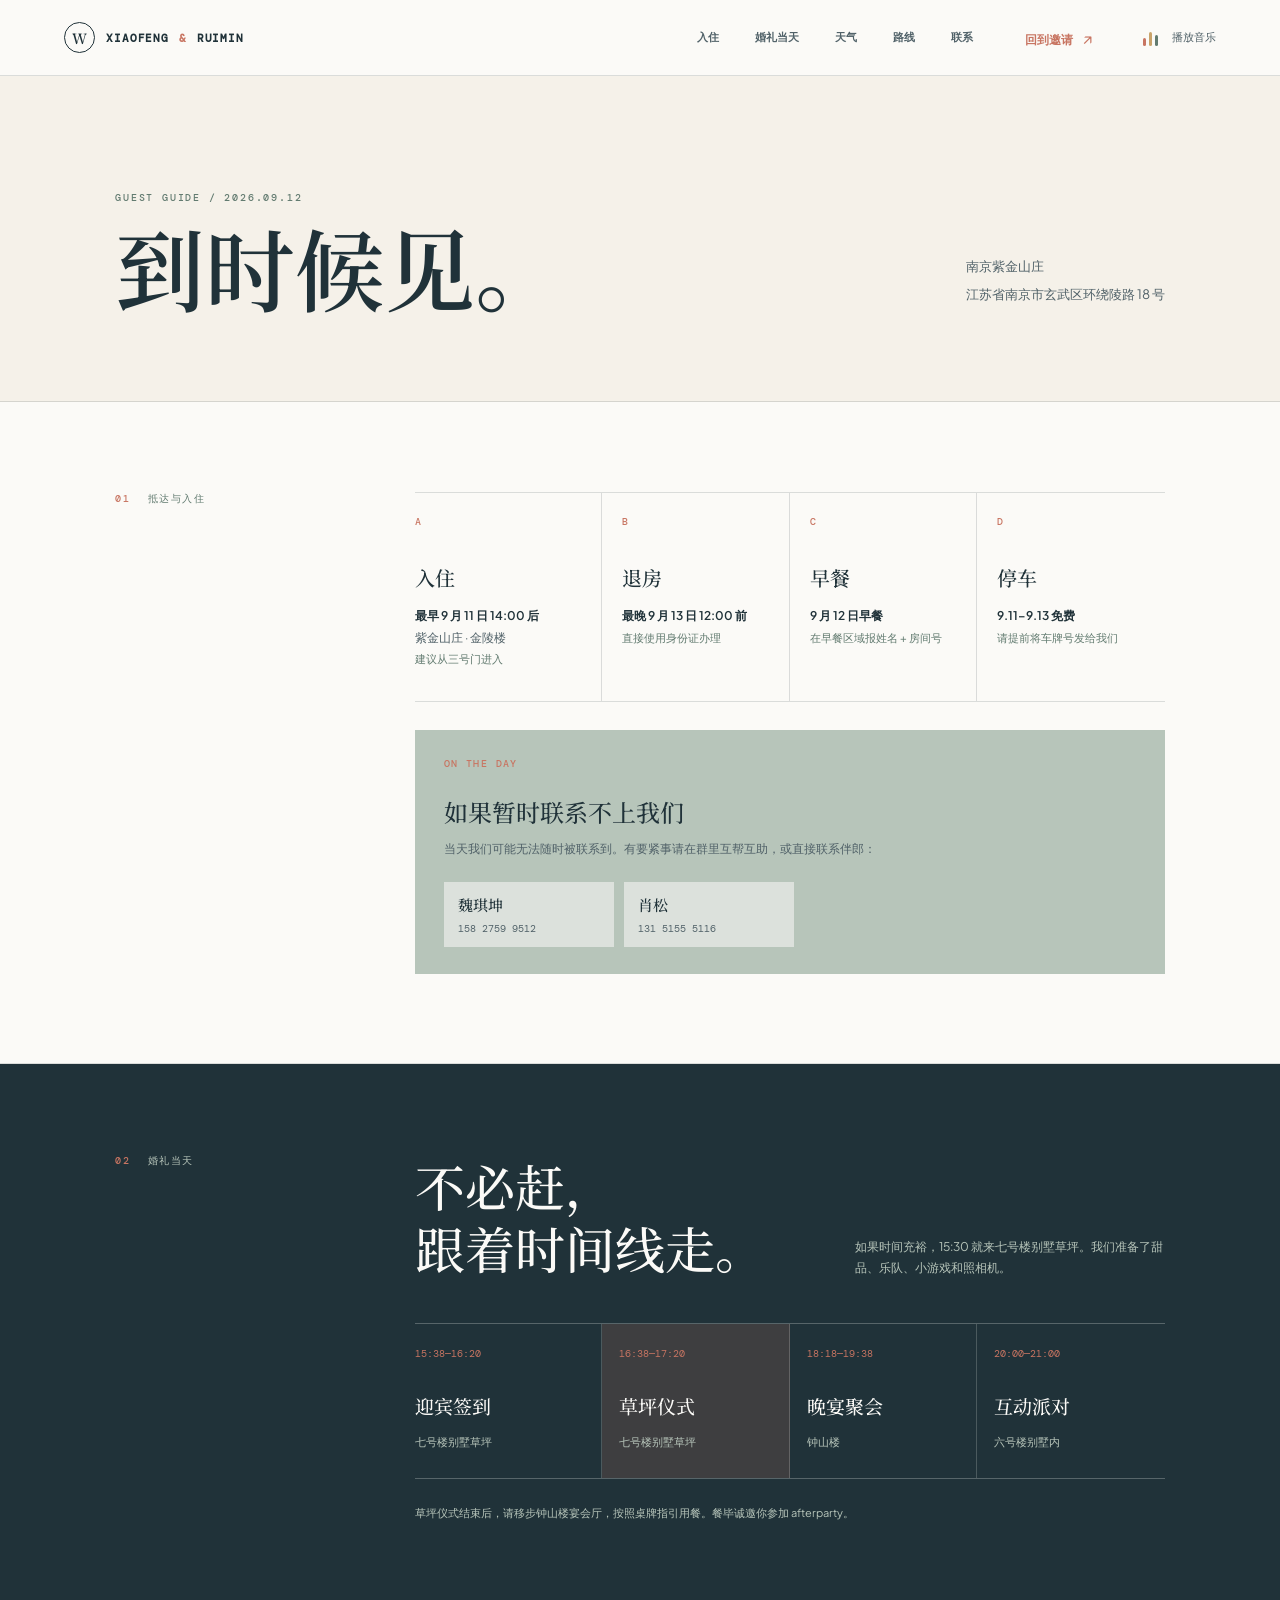
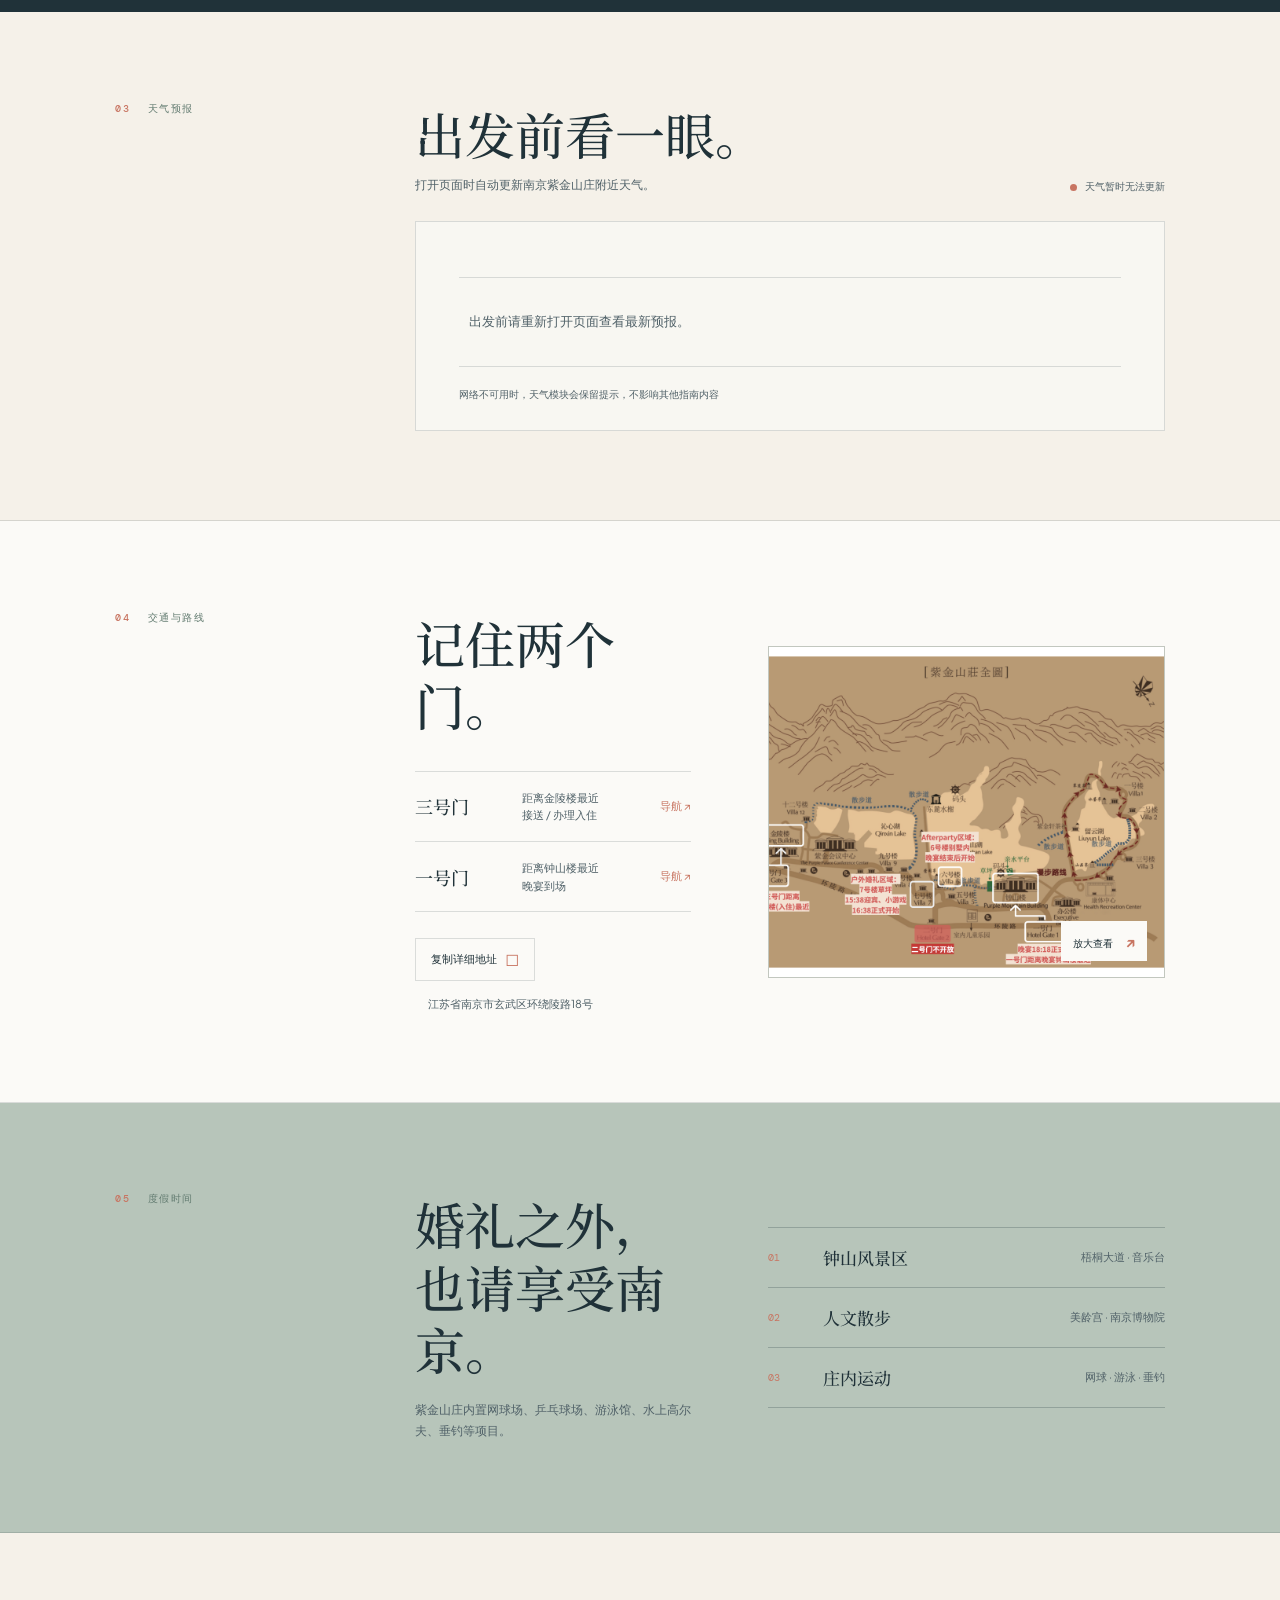
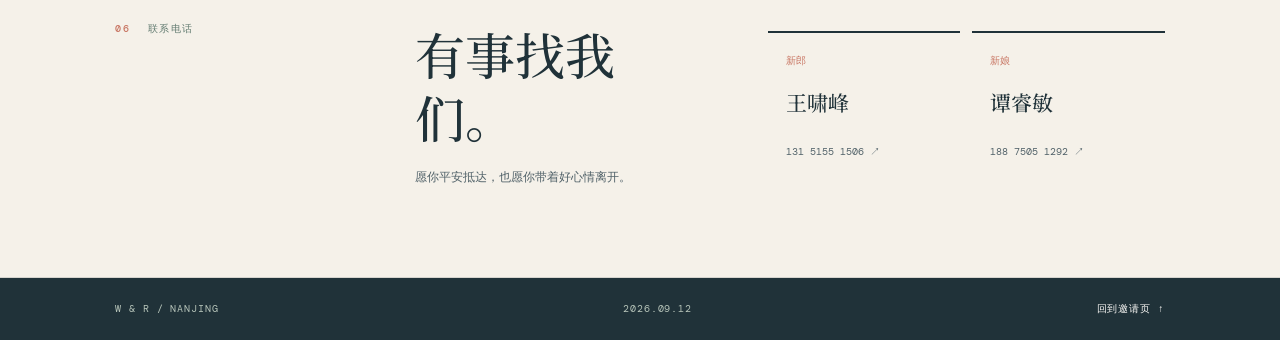
==== commit f0c2823a: "Revise guest check-in/out details and contacts Updated check-in and check-out times, and added conta" ====
--- a/guide.html
+++ b/guide.html
@@ -19,7 +19,7 @@
       </header>
       <main>
         <section class="guide-header"><div><p class="eyebrow">GUEST GUIDE / 2026.09.12</p><h1>到时候见。</h1></div><div class="guide-header-meta"><p>南京紫金山庄</p><p>江苏省南京市玄武区环绕陵路 18 号</p></div></section>
-        <section class="guide-overview" id="stay"><div class="overview-label"><span>01</span><strong>抵达与入住</strong></div><div class="overview-content"><div class="dense-grid"><article><span class="dense-index">A</span><h2>入住</h2><p><b>9 月 11 日 14:00 后</b><br />紫金山庄 · 金陵楼<br /><em>建议从三号门进入</em></p></article><article><span class="dense-index">B</span><h2>退房</h2><p><b>9 月 12 日 12:00 前</b><br /><em>直接使用身份证办理</em></p></article><article><span class="dense-index">C</span><h2>早餐</h2><p><b>9 月 12 日早餐</b><br /><em>在早餐区域报姓名 + 房间号</em></p></article><article><span class="dense-index">D</span><h2>停车</h2><p><b>9.11–9.13 免费</b><br /><em>请提前将车牌号发给我们</em></p></article></div><div class="urgent-note"><span class="dense-index">ON THE DAY</span><h3>如果暂时联系不上我们</h3><p>当天我们可能无法随时被联系到。有要紧事请在群里互帮互助，或直接联系伴郎：</p><div class="urgent-contacts"><a href="tel:15827599512"><b>魏琪坤</b><span>158 2759 9512</span></a><a href="tel:13151555116"><b>肖松</b><span>131 5155 5116</span></a></div></div></div></section>
+        <section class="guide-overview" id="stay"><div class="overview-label"><span>01</span><strong>抵达与入住</strong></div><div class="overview-content"><div class="dense-grid"><article><span class="dense-index">A</span><h2>入住</h2><p><b>最早 9 月 11 日 14:00 后</b><br />紫金山庄 · 金陵楼<br /><em>建议从三号门进入</em></p></article><article><span class="dense-index">B</span><h2>退房</h2><p><b>最晚 9 月 13 日 12:00 前</b><br /><em>直接使用身份证办理</em></p></article><article><span class="dense-index">C</span><h2>早餐</h2><p><b>9 月 12 日早餐</b><br /><em>在早餐区域报姓名 + 房间号</em></p></article><article><span class="dense-index">D</span><h2>停车</h2><p><b>9.11–9.13 免费</b><br /><em>请提前将车牌号发给我们</em></p></article></div><div class="urgent-note"><span class="dense-index">ON THE DAY</span><h3>如果暂时联系不上我们</h3><p>当天我们可能无法随时被联系到。有要紧事请在群里互帮互助，或直接联系伴郎：</p><div class="urgent-contacts"><a href="tel:15827599512"><b>魏琪坤</b><span>158 2759 9512</span></a><a href="tel:13151555116"><b>肖松</b><span>131 5155 5116</span></a></div></div></div></section>
         <section class="guide-overview day-overview" id="day"><div class="overview-label"><span>02</span><strong>婚礼当天</strong></div><div class="overview-content"><div class="day-intro"><h2>不必赶，<br />跟着时间线走。</h2><p>如果时间充裕，15:30 就来七号楼别墅草坪。我们准备了甜品、乐队、小游戏和照相机。</p></div><div class="dense-schedule"><div><time>15:38—16:20</time><strong>迎宾签到</strong><span>七号楼别墅草坪</span></div><div class="schedule-primary"><time>16:38—17:20</time><strong>草坪仪式</strong><span>七号楼别墅草坪</span></div><div><time>18:18—19:38</time><strong>晚宴聚会</strong><span>钟山楼</span></div><div><time>20:00—21:00</time><strong>互动派对</strong><span>六号楼别墅内</span></div></div><p class="after-dinner">草坪仪式结束后，请移步钟山楼宴会厅，按照桌牌指引用餐。餐毕诚邀你参加 afterparty。</p></div></section>
         <section class="guide-overview weather-overview" id="weather"><div class="overview-label"><span>03</span><strong>天气预报</strong></div><div class="overview-content"><div class="weather-head"><div><h2>出发前看一眼。</h2><p>打开页面时自动更新南京紫金山庄附近天气。</p></div><div class="weather-status" id="weatherStatus"><span class="status-dot"></span> 正在更新天气</div></div><div class="weather-card dense-weather-card"><div class="weather-days" id="weatherDays"><div class="weather-loading"></div><div class="weather-loading"></div><div class="weather-loading"></div></div><p class="weather-source" id="weatherSource">数据每次打开自动更新 · 南京紫金山庄附近</p></div></div></section>
         <section class="guide-overview route-overview" id="route"><div class="overview-label"><span>04</span><strong>交通与路线</strong></div><div class="overview-content route-layout"><div><h2>记住两个门。</h2><div class="route-list"><div><b>三号门</b><span>距离金陵楼最近<br />接送 / 办理入住</span><a href="https://uri.amap.com/search?keyword=%E7%B4%AB%E9%87%91%E5%B1%B1%E5%BA%84%E9%92%9F%E5%B1%B1%E6%A5%BC&amp;city=%E5%8D%97%E4%BA%AC&amp;view=map" target="_blank" rel="noreferrer">导航 ↗</a></div><div><b>一号门</b><span>距离钟山楼最近<br />晚宴到场</span><a href="https://uri.amap.com/search?keyword=%E7%B4%AB%E9%87%91%E5%B1%B1%E5%BA%84%E9%87%91%E9%99%B5%E6%A5%BC&amp;city=%E5%8D%97%E4%BA%AC&amp;view=map" target="_blank" rel="noreferrer">导航 ↗</a></div></div><button class="outline-button light-button" id="copyAddress" type="button">复制详细地址 <span>□</span></button><p class="route-address">江苏省南京市玄武区环绕陵路18号</p></div><button class="map-frame dense-map-frame" id="mapOpen" type="button" aria-label="放大查看迎宾地图"><img src="assets/welcome-map.png" alt="紫金山庄迎宾路线地图" /><span class="map-zoom">放大查看 <b>↗</b></span></button></div></section>
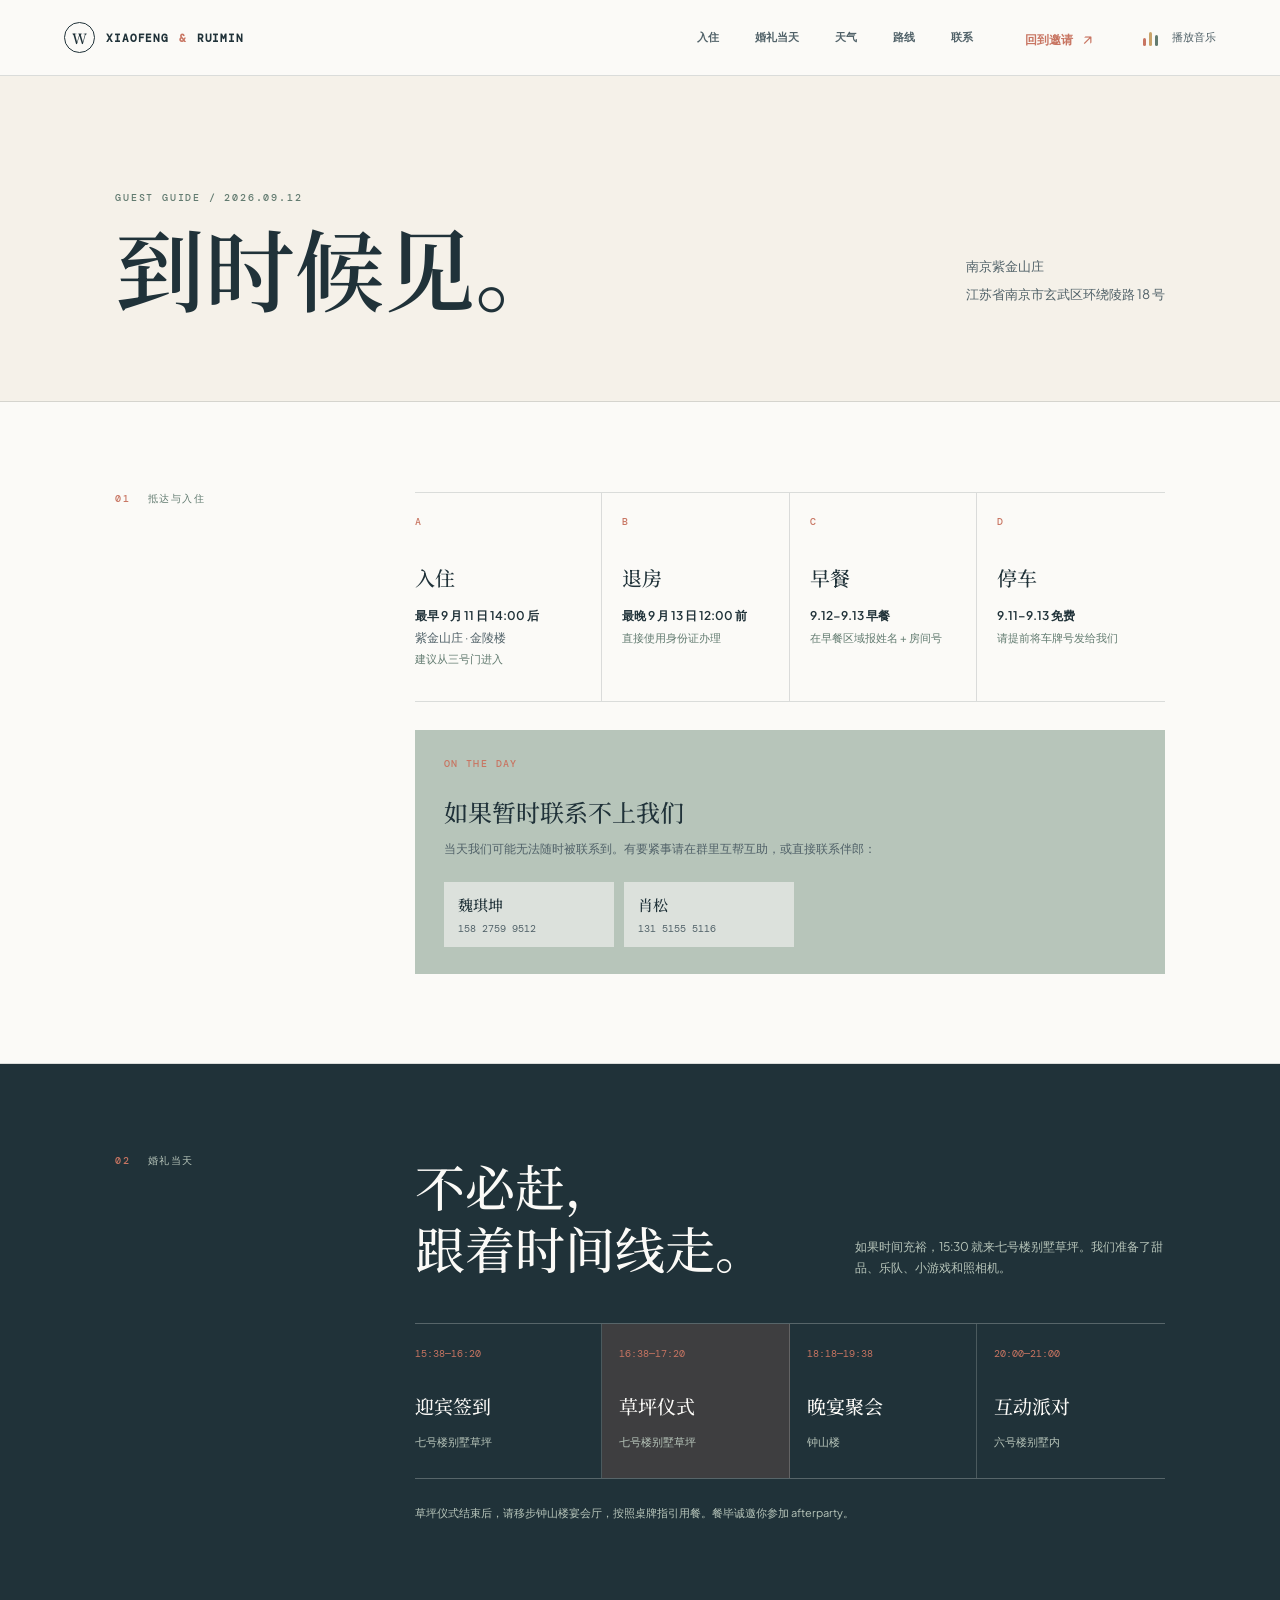
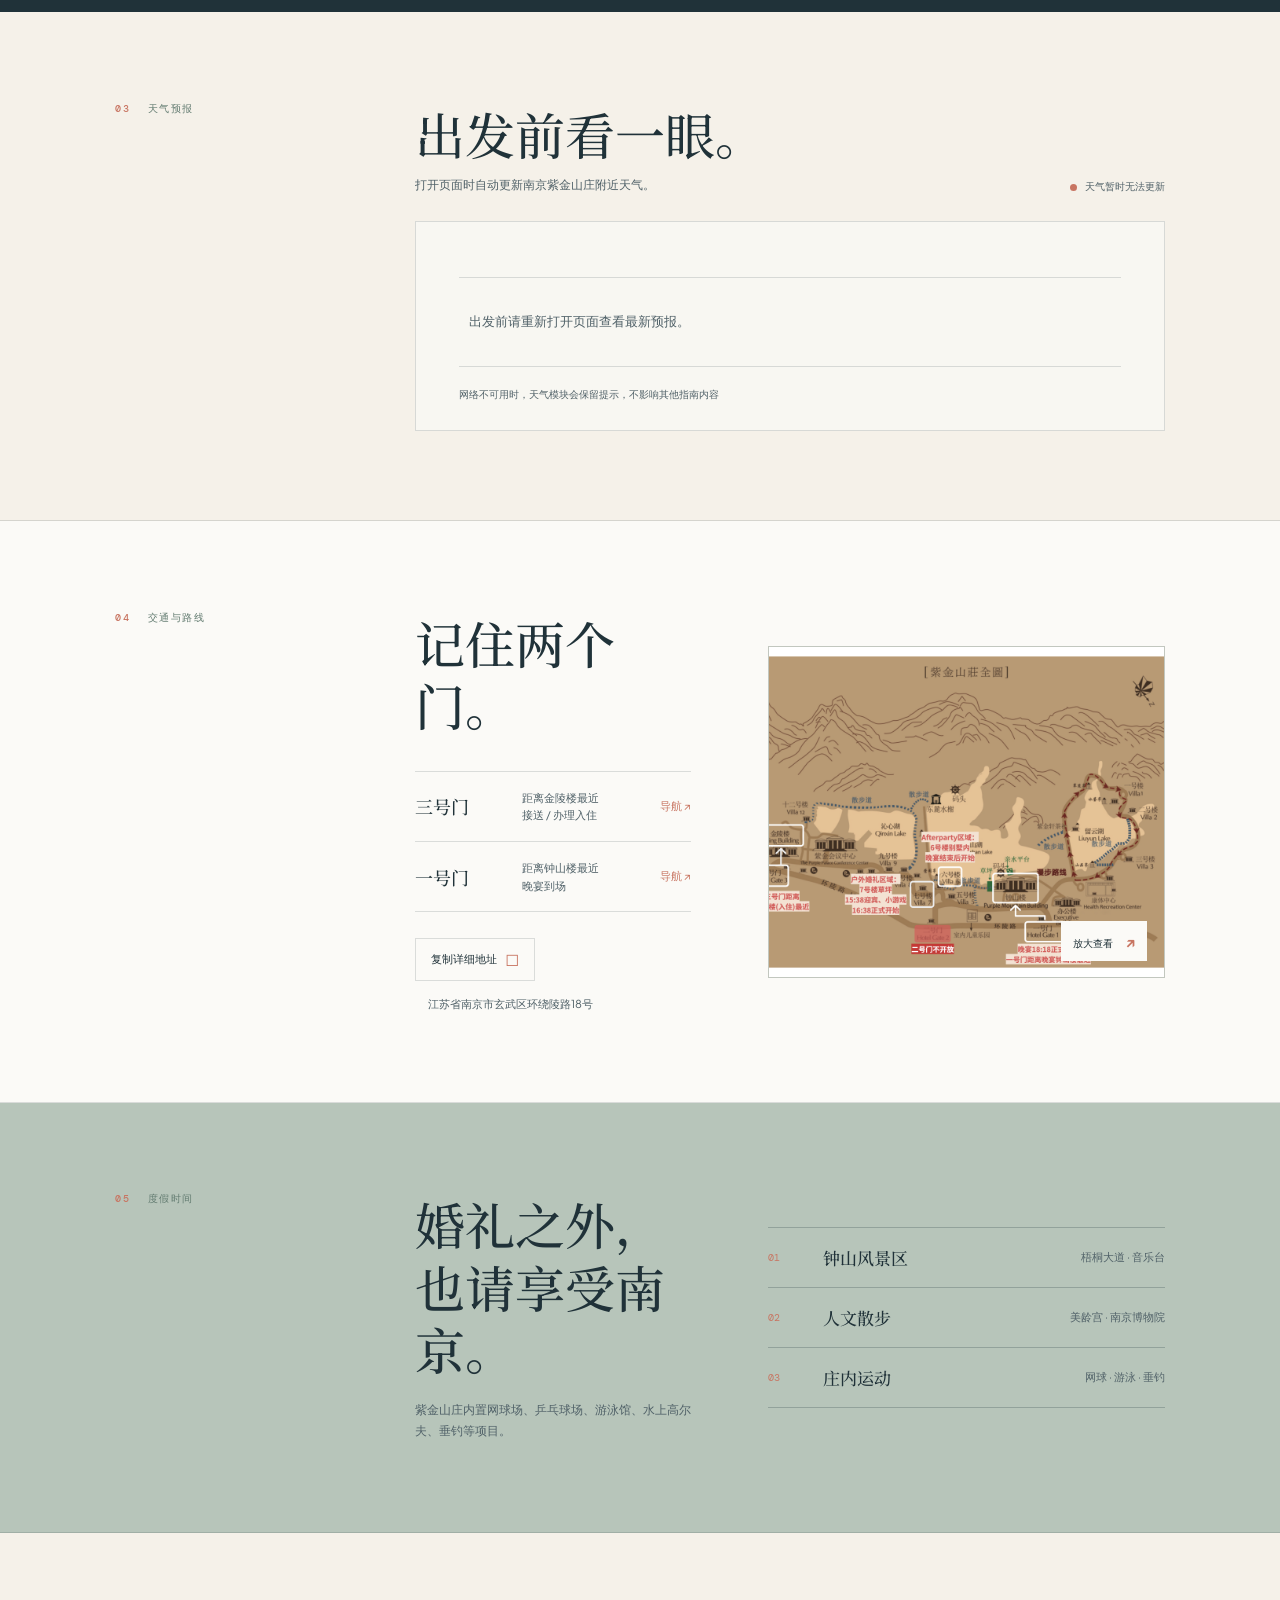
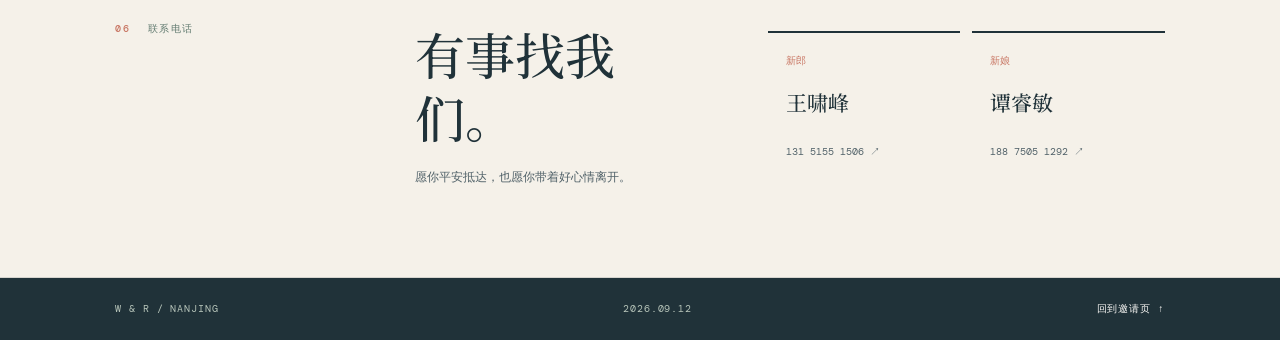
==== commit a30bc297: "Update guide sections for clarity and details" ====
--- a/guide.html
+++ b/guide.html
@@ -19,7 +19,7 @@
       </header>
       <main>
         <section class="guide-header"><div><p class="eyebrow">GUEST GUIDE / 2026.09.12</p><h1>到时候见。</h1></div><div class="guide-header-meta"><p>南京紫金山庄</p><p>江苏省南京市玄武区环绕陵路 18 号</p></div></section>
-        <section class="guide-overview" id="stay"><div class="overview-label"><span>01</span><strong>抵达与入住</strong></div><div class="overview-content"><div class="dense-grid"><article><span class="dense-index">A</span><h2>入住</h2><p><b>最早 9 月 11 日 14:00 后</b><br />紫金山庄 · 金陵楼<br /><em>建议从三号门进入</em></p></article><article><span class="dense-index">B</span><h2>退房</h2><p><b>最晚 9 月 13 日 12:00 前</b><br /><em>直接使用身份证办理</em></p></article><article><span class="dense-index">C</span><h2>早餐</h2><p><b>9 月 12 日早餐</b><br /><em>在早餐区域报姓名 + 房间号</em></p></article><article><span class="dense-index">D</span><h2>停车</h2><p><b>9.11–9.13 免费</b><br /><em>请提前将车牌号发给我们</em></p></article></div><div class="urgent-note"><span class="dense-index">ON THE DAY</span><h3>如果暂时联系不上我们</h3><p>当天我们可能无法随时被联系到。有要紧事请在群里互帮互助，或直接联系伴郎：</p><div class="urgent-contacts"><a href="tel:15827599512"><b>魏琪坤</b><span>158 2759 9512</span></a><a href="tel:13151555116"><b>肖松</b><span>131 5155 5116</span></a></div></div></div></section>
+        <section class="guide-overview" id="stay"><div class="overview-label"><span>01</span><strong>抵达与入住</strong></div><div class="overview-content"><div class="dense-grid"><article><span class="dense-index">A</span><h2>入住</h2><p><b>最早 9 月 11 日 14:00 后</b><br />紫金山庄 · 金陵楼<br /><em>建议从三号门进入</em></p></article><article><span class="dense-index">B</span><h2>退房</h2><p><b>最晚 9 月 13 日 12:00 前</b><br /><em>直接使用身份证办理</em></p></article><article><span class="dense-index">C</span><h2>早餐</h2><p><b>9.12-9.13 早餐</b><br /><em>在早餐区域报姓名 + 房间号</em></p></article><article><span class="dense-index">D</span><h2>停车</h2><p><b>9.11–9.13 免费</b><br /><em>请提前将车牌号发给我们</em></p></article></div><div class="urgent-note"><span class="dense-index">ON THE DAY</span><h3>如果暂时联系不上我们</h3><p>当天我们可能无法随时被联系到。有要紧事请在群里互帮互助，或直接联系伴郎：</p><div class="urgent-contacts"><a href="tel:15827599512"><b>魏琪坤</b><span>158 2759 9512</span></a><a href="tel:13151555116"><b>肖松</b><span>131 5155 5116</span></a></div></div></div></section>
         <section class="guide-overview day-overview" id="day"><div class="overview-label"><span>02</span><strong>婚礼当天</strong></div><div class="overview-content"><div class="day-intro"><h2>不必赶，<br />跟着时间线走。</h2><p>如果时间充裕，15:30 就来七号楼别墅草坪。我们准备了甜品、乐队、小游戏和照相机。</p></div><div class="dense-schedule"><div><time>15:38—16:20</time><strong>迎宾签到</strong><span>七号楼别墅草坪</span></div><div class="schedule-primary"><time>16:38—17:20</time><strong>草坪仪式</strong><span>七号楼别墅草坪</span></div><div><time>18:18—19:38</time><strong>晚宴聚会</strong><span>钟山楼</span></div><div><time>20:00—21:00</time><strong>互动派对</strong><span>六号楼别墅内</span></div></div><p class="after-dinner">草坪仪式结束后，请移步钟山楼宴会厅，按照桌牌指引用餐。餐毕诚邀你参加 afterparty。</p></div></section>
         <section class="guide-overview weather-overview" id="weather"><div class="overview-label"><span>03</span><strong>天气预报</strong></div><div class="overview-content"><div class="weather-head"><div><h2>出发前看一眼。</h2><p>打开页面时自动更新南京紫金山庄附近天气。</p></div><div class="weather-status" id="weatherStatus"><span class="status-dot"></span> 正在更新天气</div></div><div class="weather-card dense-weather-card"><div class="weather-days" id="weatherDays"><div class="weather-loading"></div><div class="weather-loading"></div><div class="weather-loading"></div></div><p class="weather-source" id="weatherSource">数据每次打开自动更新 · 南京紫金山庄附近</p></div></div></section>
         <section class="guide-overview route-overview" id="route"><div class="overview-label"><span>04</span><strong>交通与路线</strong></div><div class="overview-content route-layout"><div><h2>记住两个门。</h2><div class="route-list"><div><b>三号门</b><span>距离金陵楼最近<br />接送 / 办理入住</span><a href="https://uri.amap.com/search?keyword=%E7%B4%AB%E9%87%91%E5%B1%B1%E5%BA%84%E9%92%9F%E5%B1%B1%E6%A5%BC&amp;city=%E5%8D%97%E4%BA%AC&amp;view=map" target="_blank" rel="noreferrer">导航 ↗</a></div><div><b>一号门</b><span>距离钟山楼最近<br />晚宴到场</span><a href="https://uri.amap.com/search?keyword=%E7%B4%AB%E9%87%91%E5%B1%B1%E5%BA%84%E9%87%91%E9%99%B5%E6%A5%BC&amp;city=%E5%8D%97%E4%BA%AC&amp;view=map" target="_blank" rel="noreferrer">导航 ↗</a></div></div><button class="outline-button light-button" id="copyAddress" type="button">复制详细地址 <span>□</span></button><p class="route-address">江苏省南京市玄武区环绕陵路18号</p></div><button class="map-frame dense-map-frame" id="mapOpen" type="button" aria-label="放大查看迎宾地图"><img src="assets/welcome-map.png" alt="紫金山庄迎宾路线地图" /><span class="map-zoom">放大查看 <b>↗</b></span></button></div></section>
